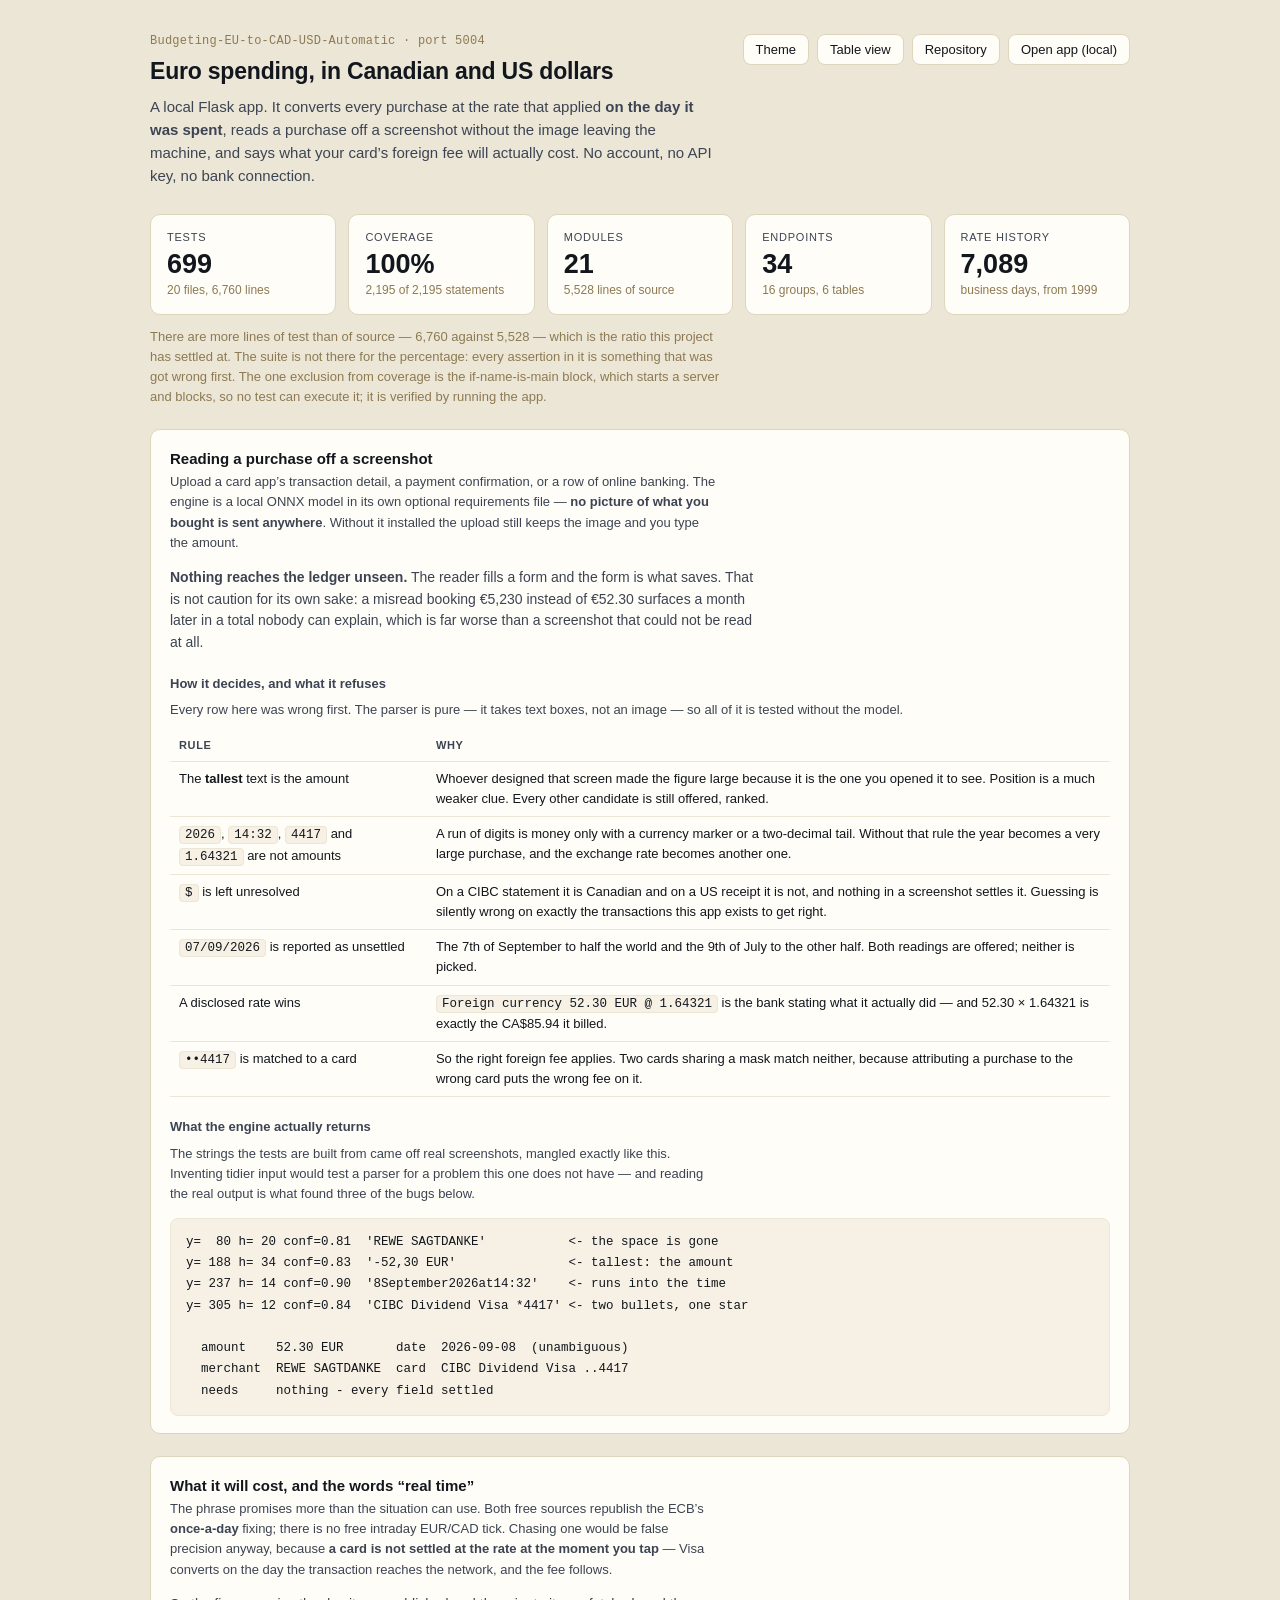
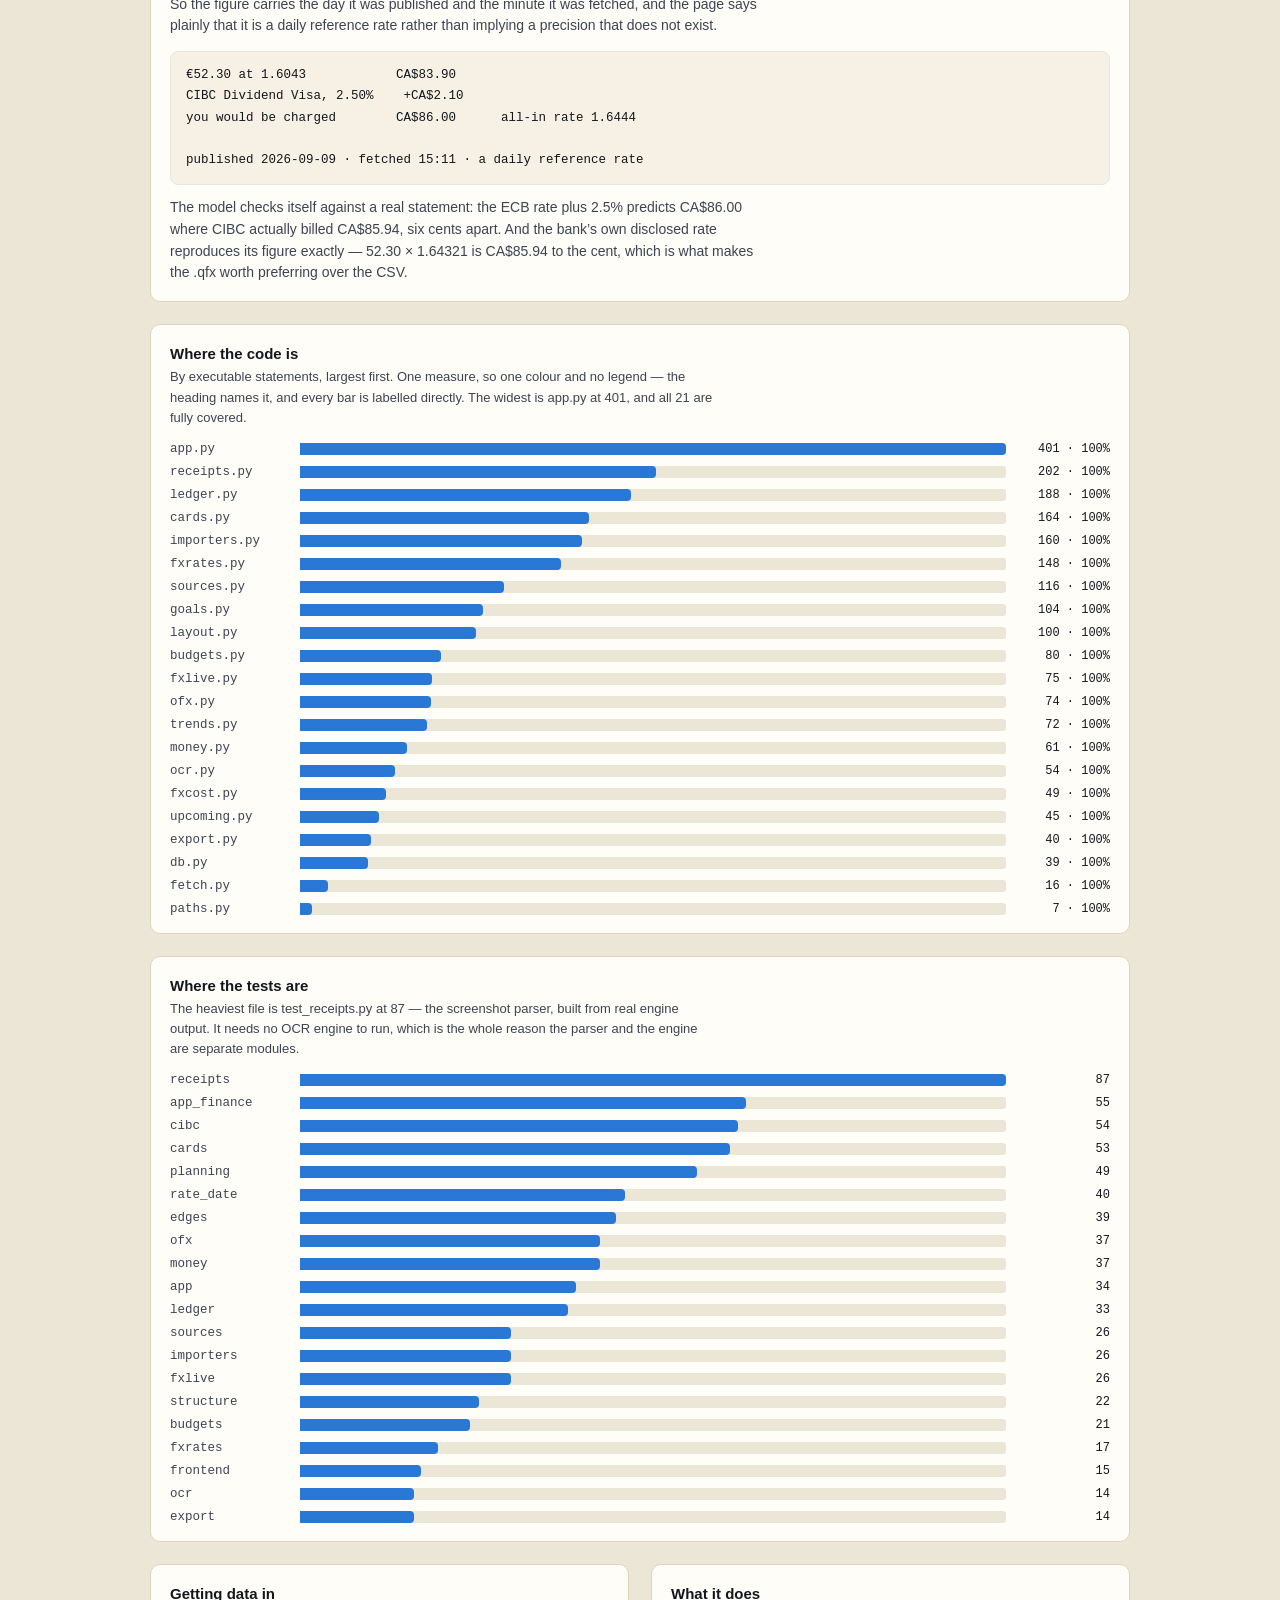
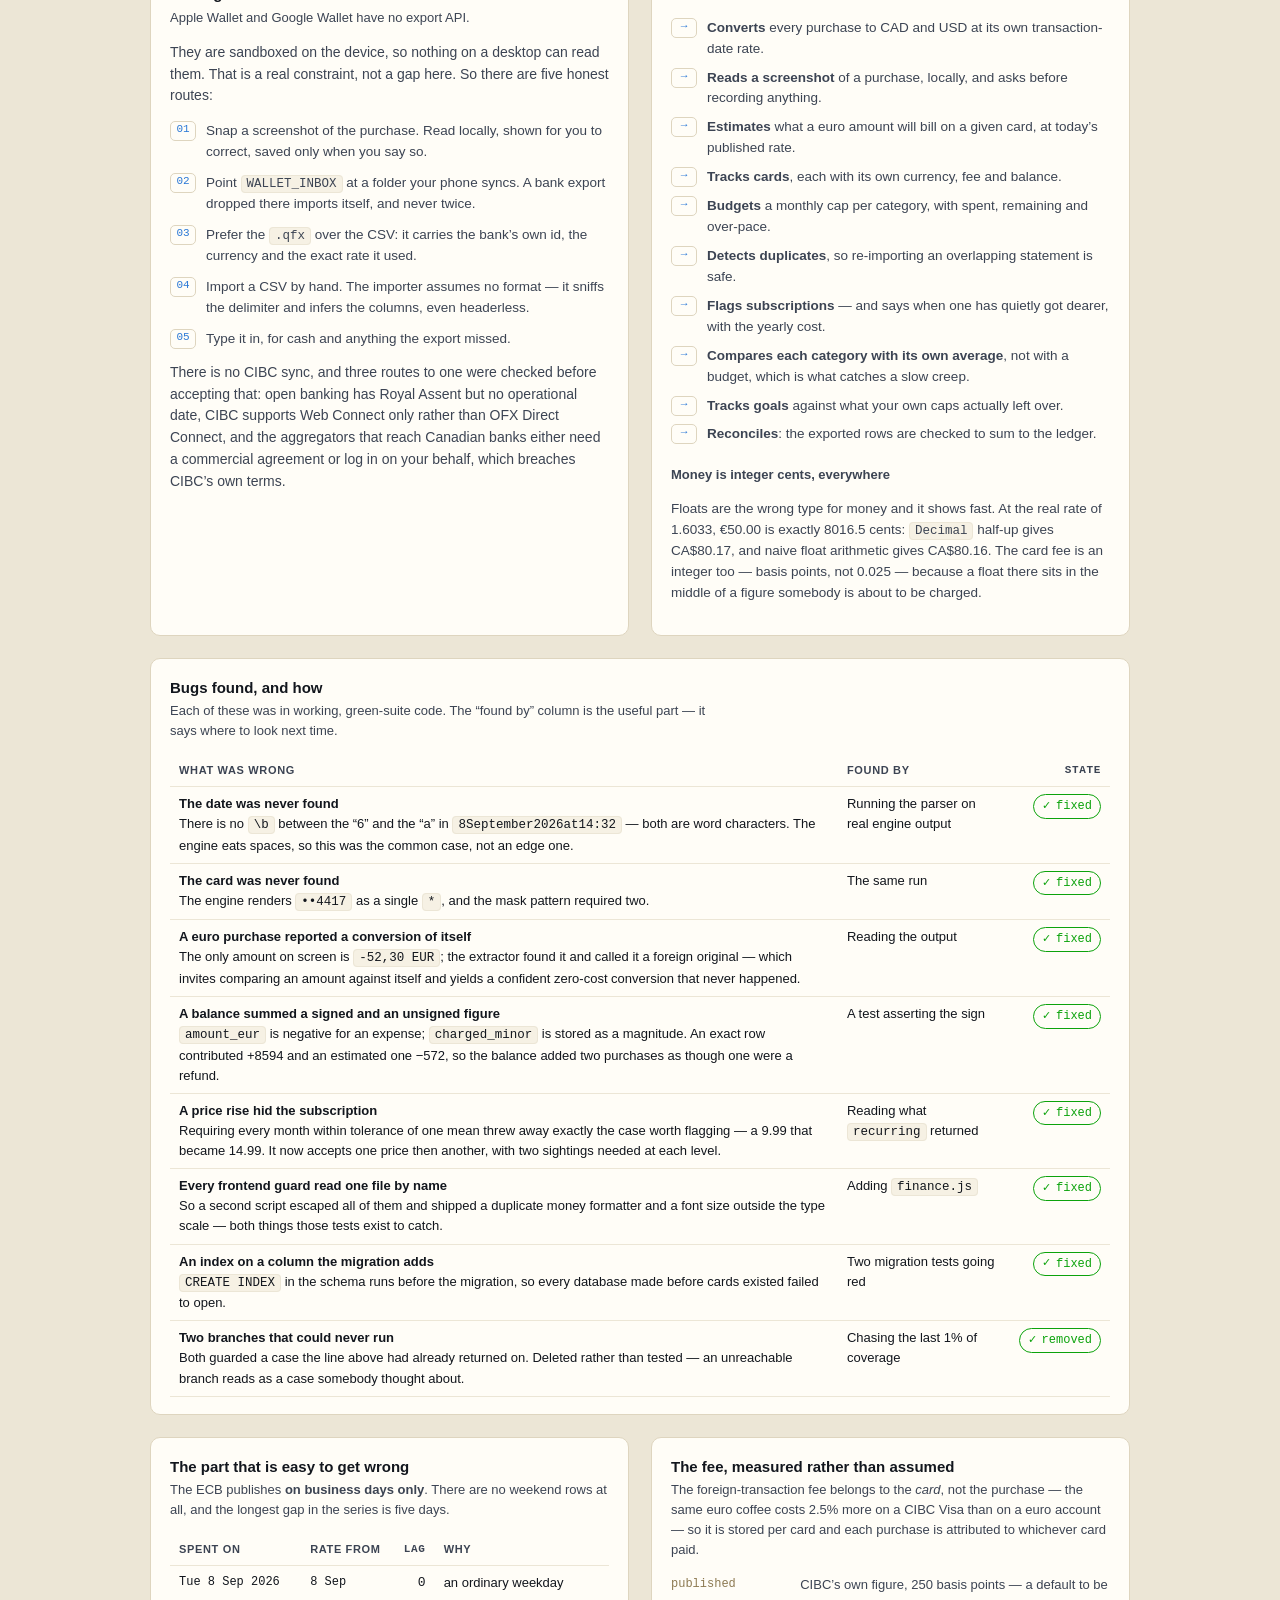
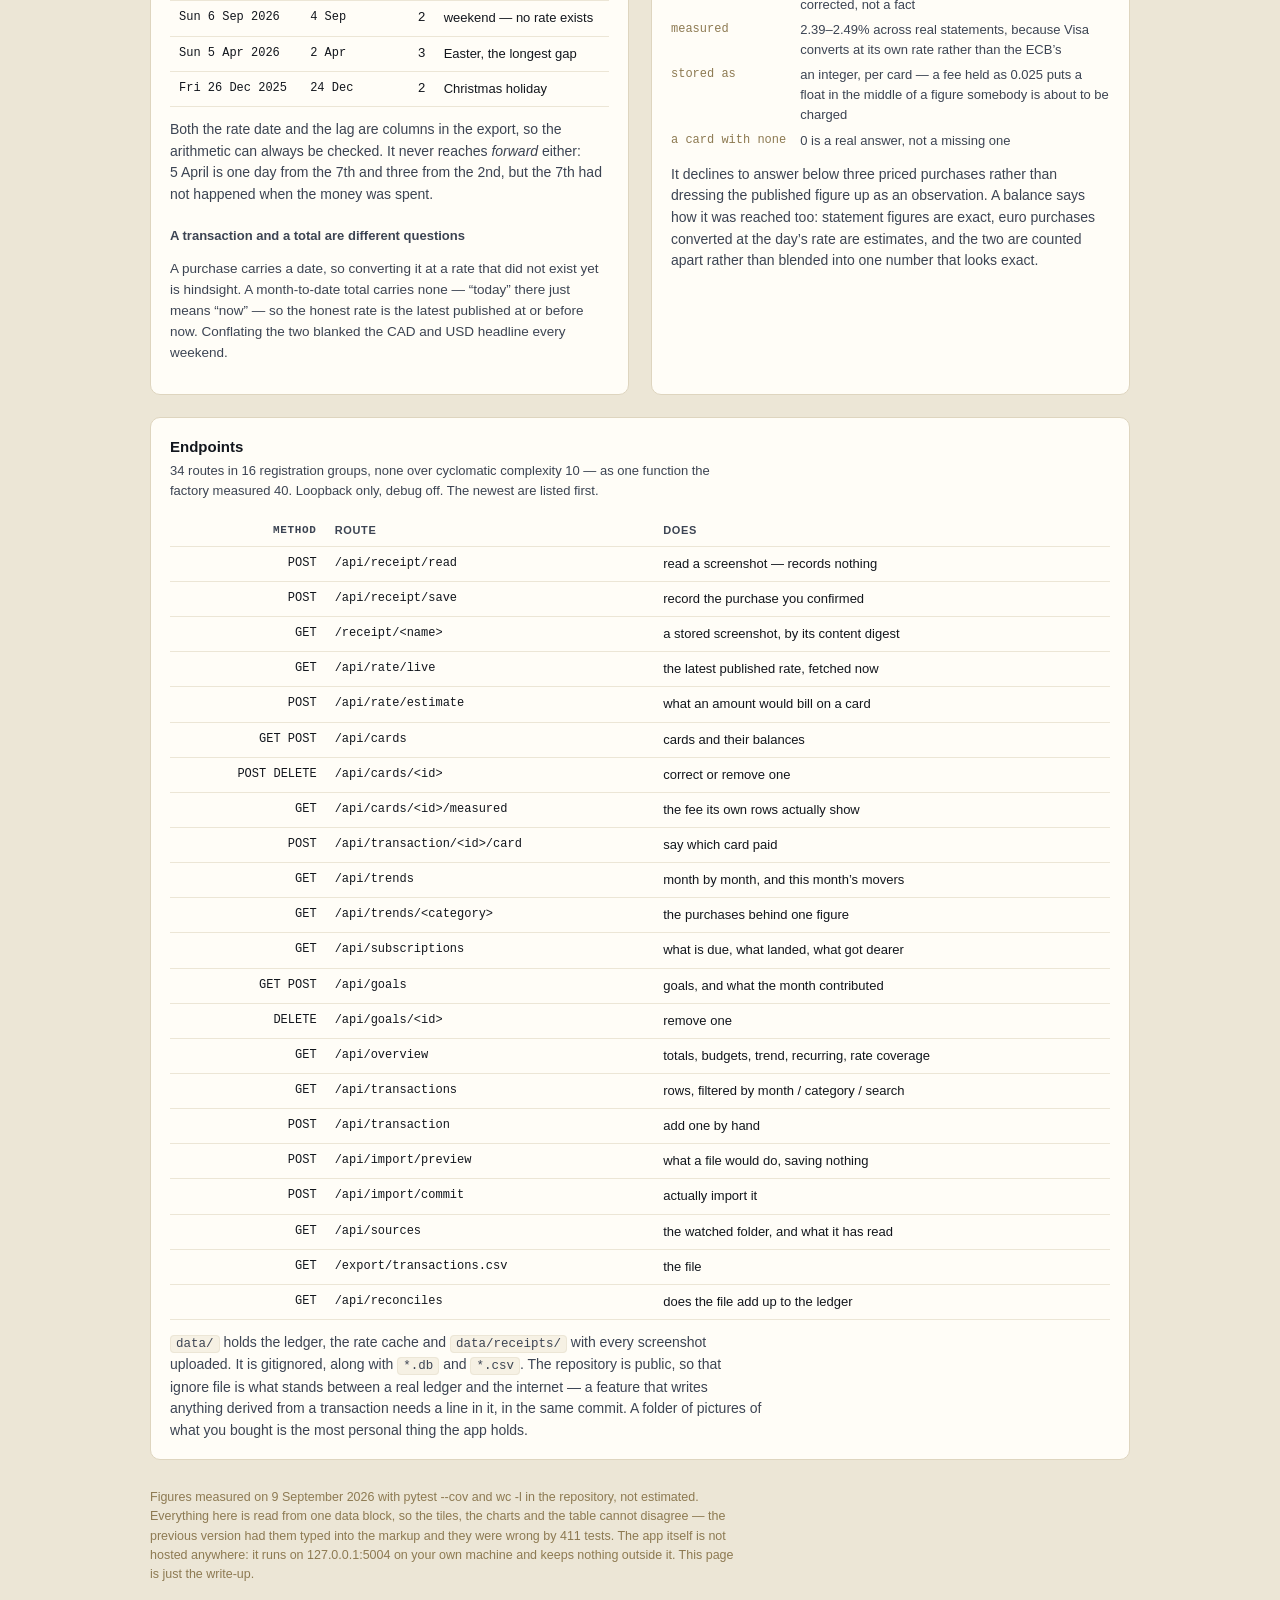
==== docs/index.html @ 0a8c9af7 "Publish the overview as a page docs/index.html on main, which GitHub Pages serves at the repo root w" ====
<!DOCTYPE html>
<html lang="en">
<head>
<meta charset="utf-8">
<meta name="viewport" content="width=device-width, initial-scale=1">
<title>Wallet — euro spending in CAD and USD — overview</title>
<meta name="description" content="A local Flask app that converts euro spending at the rate that applied on the day it was spent, reads a purchase off a screenshot without the image leaving the machine, and measures what a card's foreign transaction fee actually costs.">
<meta property="og:title" content="Wallet — euro spending in Canadian and US dollars">
<meta property="og:description" content="699 tests, 100% coverage. Reads a purchase off a screenshot locally, and never records one unseen.">
<meta property="og:type" content="website">
<style>
/* The warm surface this family of pages uses. The marks on top come from the
 * validated palette and were re-run against *this* surface, because contrast
 * only means anything against the colour the chart actually sits on:
 *
 *   series  #2a78d6  on #fffdf7   all five checks PASS (light)
 *   series  #3987e5  on #1a1a19   all five checks PASS (dark)
 *   good    #0ca30c  3.30:1
 *   warning #fab219  1.80:1  sub-3:1 BY DESIGN -> always icon + label
 *   crit    #d03b3b  4.72:1
 *
 * Run as a categorical set the status colours fail on #fab219, and are meant
 * to: status is not a categorical palette, and amber is legal only with a
 * glyph and a word beside it. Every use of it here has both.
 *
 * Dark is a selected set stepped for the dark surface, not an inversion. */
.viz-root {
  color-scheme: light;
  --plane:     #ece6d6;
  --surface:   #fffdf7;
  --ink:       #12161d;
  --ink-2:     #3c4453;
  --ink-muted: #8d7a52;
  --grid:      #ece6d6;
  --ring:      #ded5bf;
  --code-bg:   #f6f1e4;
  --series:    #2a78d6;
  --track:     #ece6d6;
  --good:      #0ca30c;
  --warning:   #fab219;
  --critical:  #d03b3b;
}
@media (prefers-color-scheme: dark) {
  :root:where(:not([data-theme="light"])) .viz-root {
    color-scheme: dark;
    --plane: #0d0d0d; --surface: #1a1a19;
    --ink: #ffffff; --ink-2: #c3c2b7; --ink-muted: #898781;
    --grid: #2c2c2a; --ring: #383835; --code-bg: #21201e;
    --series: #3987e5; --track: #2c2c2a;
  }
}
:root[data-theme="dark"] .viz-root {
  color-scheme: dark;
  --plane: #0d0d0d; --surface: #1a1a19;
  --ink: #ffffff; --ink-2: #c3c2b7; --ink-muted: #898781;
  --grid: #2c2c2a; --ring: #383835; --code-bg: #21201e;
  --series: #3987e5; --track: #2c2c2a;
}

* { box-sizing: border-box; }
html, body { margin: 0; }
.viz-root {
  --text: -apple-system, BlinkMacSystemFont, "Segoe UI", Helvetica, Arial, sans-serif;
  --mono: ui-monospace, SFMono-Regular, Menlo, monospace;
  padding: 34px 24px 44px;
  font: 15px/1.55 var(--text);
  background: var(--plane); color: var(--ink);
  min-height: 100vh;
}
main { max-width: 980px; margin: 0 auto; }

.crumb {
  margin: 0 0 6px; font: 400 12px var(--mono); color: var(--ink-muted);
  letter-spacing: .02em;
}
h1 { font-size: 23px; margin: 0 0 5px; letter-spacing: -0.2px; }
.lede { color: var(--ink-2); margin: 0; font-size: 15px; max-width: 68ch; }
.head { display: flex; justify-content: space-between; align-items: flex-start; gap: 18px; flex-wrap: wrap; }
.controls { display: flex; gap: 8px; flex-wrap: wrap; }
button, .btn {
  font: 400 13px var(--text); cursor: pointer; text-decoration: none;
  display: inline-block;
  background: var(--surface); color: var(--ink);
  border: 1px solid var(--ring); border-radius: 8px; padding: 7px 12px;
}
button:hover, .btn:hover { border-color: var(--ink-muted); }
button[aria-pressed="true"] { border-color: var(--series); color: var(--series); }

/* ------------------------------------------------------------ stat tiles */
/* A bare stat tile is the one form that ships without a hover layer: there is
 * no plot to interrogate, just the figure and what it counts. */
.tiles { display: grid; grid-template-columns: repeat(auto-fit, minmax(156px, 1fr)); gap: 12px; margin: 26px 0 10px; }
.tile { background: var(--surface); border: 1px solid var(--ring); border-radius: 10px; padding: 14px 16px; }
.tile .k { display: block; color: var(--ink-2); font-size: 11px; text-transform: uppercase; letter-spacing: .07em; }
.tile .v { display: block; margin-top: 3px; font: 600 27px/1.12 var(--text); font-variant-numeric: tabular-nums; }
.tile .n { display: block; margin-top: 2px; color: var(--ink-muted); font-size: 12px; }

.note { color: var(--ink-muted); font-size: 13px; max-width: 80ch; margin: 12px 0 0; }

/* ---------------------------------------------------------------- panels */
.panel { background: var(--surface); border: 1px solid var(--ring); border-radius: 10px; padding: 17px 19px; margin-top: 22px; }
.panel h2 { margin: 0 0 2px; font-size: 15px; }
.panel h3 { margin: 20px 0 6px; font-size: 13px; color: var(--ink-2); }
.panel .sub { margin: 0 0 14px; color: var(--ink-2); font-size: 13px; max-width: 76ch; }
.panel p { font-size: 14px; color: var(--ink-2); max-width: 76ch; }
.split { display: grid; grid-template-columns: repeat(auto-fit, minmax(330px, 1fr)); gap: 22px; }

/* Thin marks on a recessive track, 4px rounding on the data end only so the
 * mark stays anchored flat to the baseline it grows from. */
.bars { display: grid; gap: 9px; }
.bar { display: grid; grid-template-columns: 118px 1fr 92px; gap: 12px; align-items: center; }
.bar .lab { font: 400 12.5px var(--mono); color: var(--ink-2); }
.bar .rail { position: relative; height: 12px; background: var(--track); border-radius: 3px; }
.bar .fill { position: absolute; inset: 0 auto 0 0; background: var(--series); border-radius: 0 4px 4px 0; }
.bar .val { text-align: right; font: 500 12px var(--mono); font-variant-numeric: tabular-nums; color: var(--ink); }
.bar:hover .rail { outline: 2px solid var(--ring); outline-offset: 2px; }

/* ----------------------------------------------------------------- table */
table { width: 100%; border-collapse: collapse; }
caption { text-align: left; color: var(--ink-2); font-size: 13px; padding-bottom: 10px; }
th, td { text-align: left; padding: 7px 9px; border-bottom: 1px solid var(--grid); font-size: 13px; vertical-align: top; }
th { color: var(--ink-2); font-size: 11px; text-transform: uppercase; letter-spacing: .06em; }
td.num, th.num { text-align: right; font-family: var(--mono); font-variant-numeric: tabular-nums; }
td.mono { font-family: var(--mono); font-size: 12px; }
tr.total td { border-bottom: none; font-weight: 600; }
[hidden] { display: none !important; }

code { font-family: var(--mono); font-size: 12.5px; background: var(--code-bg); border: 1px solid var(--grid); border-radius: 4px; padding: 1px 5px; }
pre {
  background: var(--code-bg); border: 1px solid var(--grid); border-radius: 8px;
  padding: 13px 15px; overflow-x: auto;
  font: 12.5px/1.7 var(--mono); color: var(--ink); margin: 12px 0 0;
}

/* Numbered steps, reused from the previous version of this page. */
.flow { list-style: none; margin: 12px 0 0; padding: 0; display: grid; gap: 10px; }
.flow li { display: grid; grid-template-columns: 26px 1fr; gap: 10px; font-size: 13.5px; color: var(--ink-2); }
.step {
  font: 500 11px var(--mono); color: var(--series);
  border: 1px solid var(--ring); border-radius: 5px;
  text-align: center; padding: 1px 0; height: 20px;
}

/* Status. Never colour alone: each carries a glyph and a word, which is what
 * makes the sub-3:1 amber legal. */
.flag { display: inline-flex; align-items: center; gap: 5px; font-size: 12px;
        padding: 2px 8px; border: 1px solid var(--ring); border-radius: 999px;
        white-space: nowrap; }
.flag .g { font-family: var(--mono); font-size: 11px; }
.flag.good { color: var(--good); border-color: var(--good); }
.flag.warn { color: var(--warning); border-color: var(--warning); }
.flag.crit { color: var(--critical); border-color: var(--critical); }

.kv { display: grid; grid-template-columns: auto 1fr; gap: 5px 14px; font-size: 13px; margin-top: 10px; }
.kv dt { color: var(--ink-muted); font-family: var(--mono); font-size: 12px; white-space: nowrap; }
.kv dd { margin: 0; color: var(--ink-2); }

footer { margin-top: 28px; color: var(--ink-muted); font-size: 12.5px; max-width: 84ch; }
</style>
</head>

<body class="viz-root" data-palette="#2a78d6">
<main>

<div class="head">
  <div>
    <p class="crumb">Budgeting-EU-to-CAD-USD-Automatic &middot; port 5004</p>
    <h1>Euro spending, in Canadian and US dollars</h1>
    <p class="lede">
      A local Flask app. It converts every purchase at the rate that applied
      <strong>on the day it was spent</strong>, reads a purchase off a
      screenshot without the image leaving the machine, and says what your
      card&rsquo;s foreign fee will actually cost. No account, no API key, no
      bank connection.
    </p>
  </div>
  <div class="controls">
    <button id="themeBtn" type="button">Theme</button>
    <button id="tableBtn" type="button" aria-pressed="false">Table view</button>
    <a class="btn" href="https://github.com/luke-zhang-cs-py/Budgeting-EU-to-CAD-USD-Automatic">Repository</a>
    <a class="btn" id="localBtn" href="http://127.0.0.1:5004/"
       title="Only works on a machine that is running the app">Open app (local)</a>
  </div>
</div>

<!-- Filled from DATA below. Typed into the markup, these went stale the
     moment a test count moved: this page read 288 tests and 834 statements
     while the suite had 699 and 2,195. -->
<section class="tiles" id="tiles" aria-label="Headline figures"></section>
<p class="note" id="tilesNote"></p>

<!-- ===================================================== the screenshot -->
<section class="panel">
  <h2>Reading a purchase off a screenshot</h2>
  <p class="sub">
    Upload a card app&rsquo;s transaction detail, a payment confirmation, or a
    row of online banking. The engine is a local ONNX model in its own
    optional requirements file &mdash; <strong>no picture of what you bought
    is sent anywhere</strong>. Without it installed the upload still keeps the
    image and you type the amount.
  </p>

  <p>
    <strong>Nothing reaches the ledger unseen.</strong> The reader fills a
    form and the form is what saves. That is not caution for its own sake: a
    misread booking &euro;5,230 instead of &euro;52.30 surfaces a month later
    in a total nobody can explain, which is far worse than a screenshot that
    could not be read at all.
  </p>

  <h3>How it decides, and what it refuses</h3>
  <table>
    <caption>Every row here was wrong first. The parser is pure &mdash; it
      takes text boxes, not an image &mdash; so all of it is tested without
      the model.</caption>
    <thead><tr><th>Rule</th><th>Why</th></tr></thead>
    <tbody id="rulesBody"></tbody>
  </table>

  <h3>What the engine actually returns</h3>
  <p class="sub">
    The strings the tests are built from came off real screenshots, mangled
    exactly like this. Inventing tidier input would test a parser for a
    problem this one does not have &mdash; and reading the real output is
    what found three of the bugs below.
  </p>
  <pre id="ocrSample"></pre>
</section>

<!-- ========================================================== the rate -->
<section class="panel">
  <h2>What it will cost, and the words &ldquo;real time&rdquo;</h2>
  <p class="sub">
    The phrase promises more than the situation can use. Both free sources
    republish the ECB&rsquo;s <strong>once-a-day</strong> fixing; there is no
    free intraday EUR/CAD tick. Chasing one would be false precision anyway,
    because <strong>a card is not settled at the rate at the moment you
    tap</strong> &mdash; Visa converts on the day the transaction reaches the
    network, and the fee follows.
  </p>
  <p>
    So the figure carries the day it was published and the minute it was
    fetched, and the page says plainly that it is a daily reference rate
    rather than implying a precision that does not exist.
  </p>
  <pre id="estimateSample"></pre>
  <p class="note" id="validationNote"></p>
</section>

<!-- ======================================================== the modules -->
<section class="panel" id="modulePanel">
  <h2>Where the code is</h2>
  <p class="sub" id="moduleSub"></p>
  <div class="bars" id="moduleBars"></div>
</section>

<section class="panel" id="testPanel">
  <h2>Where the tests are</h2>
  <p class="sub" id="testSub"></p>
  <div class="bars" id="testBars"></div>
</section>

<section class="panel" id="tablePanel" hidden>
  <h2>The same figures as a table</h2>
  <table>
    <caption>Every module with its size, statements, coverage and
      responsibility.</caption>
    <thead>
      <tr>
        <th scope="col">Module</th><th scope="col" class="num">Lines</th>
        <th scope="col" class="num">Statements</th>
        <th scope="col" class="num">Cover</th>
        <th scope="col">Responsibility</th>
      </tr>
    </thead>
    <tbody id="tableBody"></tbody>
  </table>
</section>

<!-- ======================================================= how it runs -->
<div class="split">
  <section class="panel">
    <h2>Getting data in</h2>
    <p class="sub">Apple Wallet and Google Wallet have no export API.</p>
    <p>
      They are sandboxed on the device, so nothing on a desktop can read them.
      That is a real constraint, not a gap here. So there are five honest
      routes:
    </p>
    <ol class="flow" id="routesIn"></ol>
    <p class="note" id="cibcNote"></p>
  </section>

  <section class="panel">
    <h2>What it does</h2>
    <ul class="flow" id="doesList" style="gap:8px"></ul>
    <h3>Money is integer cents, everywhere</h3>
    <p style="font-size:13.5px">
      Floats are the wrong type for money and it shows fast. At the real rate
      of 1.6033, &euro;50.00 is exactly 8016.5 cents: <code>Decimal</code>
      half-up gives CA$80.17, and naive float arithmetic gives CA$80.16. The
      card fee is an integer too &mdash; basis points, not 0.025 &mdash;
      because a float there sits in the middle of a figure somebody is about
      to be charged.
    </p>
  </section>
</div>

<!-- ============================================================= bugs -->
<section class="panel">
  <h2>Bugs found, and how</h2>
  <p class="sub">
    Each of these was in working, green-suite code. The &ldquo;found by&rdquo;
    column is the useful part &mdash; it says where to look next time.
  </p>
  <table>
    <thead><tr><th>What was wrong</th><th>Found by</th><th class="num">State</th></tr></thead>
    <tbody id="bugBody"></tbody>
  </table>
</section>

<div class="split">
  <section class="panel">
    <h2>The part that is easy to get wrong</h2>
    <p class="sub">
      The ECB publishes <strong>on business days only</strong>. There are no
      weekend rows at all, and the longest gap in the series is five days.
    </p>
    <table>
      <thead><tr><th>Spent on</th><th>Rate from</th><th class="num">Lag</th><th>Why</th></tr></thead>
      <tbody id="gapBody"></tbody>
    </table>
    <p class="note">
      Both the rate date and the lag are columns in the export, so the
      arithmetic can always be checked. It never reaches <em>forward</em>
      either: 5&nbsp;April is one day from the 7th and three from the 2nd, but
      the 7th had not happened when the money was spent.
    </p>
    <h3>A transaction and a total are different questions</h3>
    <p style="font-size:13.5px">
      A purchase carries a date, so converting it at a rate that did not exist
      yet is hindsight. A month-to-date total carries none &mdash;
      &ldquo;today&rdquo; there just means &ldquo;now&rdquo; &mdash; so the
      honest rate is the latest published at or before now. Conflating the two
      blanked the CAD and USD headline every weekend.
    </p>
  </section>

  <section class="panel">
    <h2>The fee, measured rather than assumed</h2>
    <p class="sub">
      The foreign-transaction fee belongs to the <em>card</em>, not the
      purchase &mdash; the same euro coffee costs 2.5% more on a CIBC Visa
      than on a euro account &mdash; so it is stored per card and each
      purchase is attributed to whichever card paid.
    </p>
    <dl class="kv" id="feeKv"></dl>
    <p class="note">
      It declines to answer below three priced purchases rather than dressing
      the published figure up as an observation. A balance says how it was
      reached too: statement figures are exact, euro purchases converted at
      the day&rsquo;s rate are estimates, and the two are counted apart rather
      than blended into one number that looks exact.
    </p>
  </section>
</div>

<!-- ======================================================== endpoints -->
<section class="panel">
  <h2>Endpoints</h2>
  <p class="sub" id="routeSub"></p>
  <table>
    <thead><tr><th class="num">Method</th><th>Route</th><th>Does</th></tr></thead>
    <tbody id="routeBody"></tbody>
  </table>
  <p class="note">
    <code>data/</code> holds the ledger, the rate cache and
    <code>data/receipts/</code> with every screenshot uploaded. It is
    gitignored, along with <code>*.db</code> and <code>*.csv</code>. The
    repository is public, so that ignore file is what stands between a real
    ledger and the internet &mdash; a feature that writes anything derived
    from a transaction needs a line in it, in the same commit. A folder of
    pictures of what you bought is the most personal thing the app holds.
  </p>
</section>

<footer>
  <p id="footNote"></p>
</footer>

</main>

<script>
'use strict';

/* Every number on this page is read from here, so the tiles, the charts and
 * the table cannot drift apart. The previous version had its headline figures
 * typed into the markup, and by the time anybody looked they were wrong by
 * 411 tests and 1,361 statements.
 *
 * Measured 9 September 2026 with `pytest -q --cov=. --cov-report=term` and
 * `wc -l` in the repository. Not estimated. */

var MODULES = [
  { name: 'app.py',       lines: 804, stmts: 401, missed: 0, does: 'the web front end; 34 routes in 16 small groups' },
  { name: 'receipts.py',  lines: 482, stmts: 202, missed: 0, does: 'turns OCR text boxes into a purchase — pure, no engine' },
  { name: 'ledger.py',    lines: 469, stmts: 188, missed: 0, does: 'transactions, the duplicate rule, recurring detection' },
  { name: 'cards.py',     lines: 406, stmts: 164, missed: 0, does: 'cards, their fees in basis points, and their balances' },
  { name: 'importers.py', lines: 374, stmts: 160, missed: 0, does: 'reads a statement in whatever shape it arrives' },
  { name: 'fxrates.py',   lines: 300, stmts: 148, missed: 0, does: 'ECB history, cached; the business-day lookback' },
  { name: 'sources.py',   lines: 270, stmts: 116, missed: 0, does: 'the watched folder, and what it has already read' },
  { name: 'layout.py',    lines: 266, stmts: 100, missed: 0, does: 'works out which column of a CSV is which' },
  { name: 'db.py',        lines: 249, stmts:  39, missed: 0, does: 'six tables, and the additive migration' },
  { name: 'goals.py',     lines: 235, stmts: 104, missed: 0, does: 'goals, derived from what the caps left over' },
  { name: 'ofx.py',       lines: 212, stmts:  74, missed: 0, does: 'OFX/QFX, both dialects — the bank’s own rate' },
  { name: 'budgets.py',   lines: 210, stmts:  80, missed: 0, does: 'a monthly cap per category, and pace against it' },
  { name: 'trends.py',    lines: 201, stmts:  72, missed: 0, does: 'each category against its own average, with drilldown' },
  { name: 'fxcost.py',    lines: 176, stmts:  49, missed: 0, does: 'what a conversion cost, and what the next will cost' },
  { name: 'fxlive.py',    lines: 173, stmts:  75, missed: 0, does: 'the latest published rate, fetched on demand' },
  { name: 'money.py',     lines: 166, stmts:  61, missed: 0, does: 'integer cents; the one parser and the one formatter' },
  { name: 'upcoming.py',  lines: 160, stmts:  45, missed: 0, does: 'subscriptions: due, landed, lapsed, and price rises' },
  { name: 'ocr.py',       lines: 152, stmts:  54, missed: 0, does: 'image to text boxes; the optional engine sits behind it' },
  { name: 'export.py',    lines: 133, stmts:  40, missed: 0, does: 'the CSV, and whether it adds up to the ledger' },
  { name: 'fetch.py',     lines:  52, stmts:  16, missed: 0, does: 'one way to get bytes: urllib, then curl' },
  { name: 'paths.py',     lines:  38, stmts:   7, missed: 0, does: 'where the data lives — one decision, one place' }
];

var TESTS = [
  { file: 'test_receipts.py',    n: 87, of: 'the screenshot parser, built from real engine output' },
  { file: 'test_app_finance.py', n: 55, of: 'routes for screenshots, rates, cards and planning' },
  { file: 'test_cibc.py',        n: 54, of: 'the headerless CIBC exports, all three layouts' },
  { file: 'test_cards.py',       n: 53, of: 'fees, balances, and the exact-vs-estimated split' },
  { file: 'test_planning.py',    n: 49, of: 'trends, subscriptions and goals' },
  { file: 'test_rate_date.py',   n: 40, of: 'weekends, Easter, Christmas, and the lookback' },
  { file: 'test_edges.py',       n: 39, of: 'the network ladder and malformed rate files' },
  { file: 'test_ofx.py',         n: 37, of: 'both OFX dialects and the disclosed rate' },
  { file: 'test_money.py',       n: 37, of: 'both decimal conventions, and never a silent zero' },
  { file: 'test_app.py',         n: 34, of: 'the original HTTP surface' },
  { file: 'test_ledger.py',      n: 33, of: 'the duplicate rule and recurring detection' },
  { file: 'test_sources.py',     n: 26, of: 'the watched folder, and never importing twice' },
  { file: 'test_importers.py',   n: 26, of: 'statements in whatever shape they arrive' },
  { file: 'test_fxlive.py',      n: 26, of: 'two rate sources, and refusing an implausible one' },
  { file: 'test_structure.py',   n: 22, of: 'the smells, guarded structurally' },
  { file: 'test_budgets.py',     n: 21, of: 'caps, pace and the month boundary' },
  { file: 'test_fxrates.py',     n: 17, of: 'the ECB history and its cache' },
  { file: 'test_frontend.py',    n: 15, of: 'escaping, the type scale, one money formatter' },
  { file: 'test_ocr.py',         n: 14, of: 'the engine wrapper, and life without it' },
  { file: 'test_export.py',      n: 14, of: 'the file, and whether it reconciles' }
];

/* Authored prose with intentional markup, kept out of esc() deliberately --
 * see drawRules and drawBugs, which say so. Nothing here comes from a user. */
var RULES = [
  ['The <b>tallest</b> text is the amount',
   'Whoever designed that screen made the figure large because it is the one you opened it to see. Position is a much weaker clue. Every other candidate is still offered, ranked.'],
  ['<code>2026</code>, <code>14:32</code>, <code>4417</code> and <code>1.64321</code> are not amounts',
   'A run of digits is money only with a currency marker or a two-decimal tail. Without that rule the year becomes a very large purchase, and the exchange rate becomes another one.'],
  ['<code>$</code> is left unresolved',
   'On a CIBC statement it is Canadian and on a US receipt it is not, and nothing in a screenshot settles it. Guessing is silently wrong on exactly the transactions this app exists to get right.'],
  ['<code>07/09/2026</code> is reported as unsettled',
   'The 7th of September to half the world and the 9th of July to the other half. Both readings are offered; neither is picked.'],
  ['A disclosed rate wins',
   '<code>Foreign currency 52.30 EUR @ 1.64321</code> is the bank stating what it actually did &mdash; and 52.30 &times; 1.64321 is exactly the CA$85.94 it billed.'],
  ['<code>&bull;&bull;4417</code> is matched to a card',
   'So the right foreign fee applies. Two cards sharing a mask match neither, because attributing a purchase to the wrong card puts the wrong fee on it.']
];

var BUGS = [
  ['The date was never found',
   'There is no <code>\\b</code> between the &ldquo;6&rdquo; and the &ldquo;a&rdquo; in <code>8September2026at14:32</code> &mdash; both are word characters. The engine eats spaces, so this was the common case, not an edge one.',
   'Running the parser on real engine output', 'fixed'],
  ['The card was never found',
   'The engine renders <code>&bull;&bull;4417</code> as a single <code>*</code>, and the mask pattern required two.',
   'The same run', 'fixed'],
  ['A euro purchase reported a conversion of itself',
   'The only amount on screen is <code>-52,30 EUR</code>; the extractor found it and called it a foreign original &mdash; which invites comparing an amount against itself and yields a confident zero-cost conversion that never happened.',
   'Reading the output', 'fixed'],
  ['A balance summed a signed and an unsigned figure',
   '<code>amount_eur</code> is negative for an expense; <code>charged_minor</code> is stored as a magnitude. An exact row contributed +8594 and an estimated one &minus;572, so the balance added two purchases as though one were a refund.',
   'A test asserting the sign', 'fixed'],
  ['A price rise hid the subscription',
   'Requiring every month within tolerance of one mean threw away exactly the case worth flagging &mdash; a 9.99 that became 14.99. It now accepts one price then another, with two sightings needed at each level.',
   'Reading what <code>recurring</code> returned', 'fixed'],
  ['Every frontend guard read one file by name',
   'So a second script escaped all of them and shipped a duplicate money formatter and a font size outside the type scale &mdash; both things those tests exist to catch.',
   'Adding <code>finance.js</code>', 'fixed'],
  ['An index on a column the migration adds',
   '<code>CREATE INDEX</code> in the schema runs before the migration, so every database made before cards existed failed to open.',
   'Two migration tests going red', 'fixed'],
  ['Two branches that could never run',
   'Both guarded a case the line above had already returned on. Deleted rather than tested &mdash; an unreachable branch reads as a case somebody thought about.',
   'Chasing the last 1% of coverage', 'removed']
];

var GAPS = [
  ['Tue 8 Sep 2026', '8 Sep', 0, 'an ordinary weekday'],
  ['Sun 6 Sep 2026', '4 Sep', 2, 'weekend — no rate exists'],
  ['Sun 5 Apr 2026', '2 Apr', 3, 'Easter, the longest gap'],
  ['Fri 26 Dec 2025', '24 Dec', 2, 'Christmas holiday']
];

var ROUTES_IN = [
  'Snap a screenshot of the purchase. Read locally, shown for you to correct, saved only when you say so.',
  'Point <code>WALLET_INBOX</code> at a folder your phone syncs. A bank export dropped there imports itself, and never twice.',
  'Prefer the <code>.qfx</code> over the CSV: it carries the bank&rsquo;s own id, the currency and the exact rate it used.',
  'Import a CSV by hand. The importer assumes no format &mdash; it sniffs the delimiter and infers the columns, even headerless.',
  'Type it in, for cash and anything the export missed.'
];

var DOES = [
  '<strong>Converts</strong> every purchase to CAD and USD at its own transaction-date rate.',
  '<strong>Reads a screenshot</strong> of a purchase, locally, and asks before recording anything.',
  '<strong>Estimates</strong> what a euro amount will bill on a given card, at today&rsquo;s published rate.',
  '<strong>Tracks cards</strong>, each with its own currency, fee and balance.',
  '<strong>Budgets</strong> a monthly cap per category, with spent, remaining and over-pace.',
  '<strong>Detects duplicates</strong>, so re-importing an overlapping statement is safe.',
  '<strong>Flags subscriptions</strong> &mdash; and says when one has quietly got dearer, with the yearly cost.',
  '<strong>Compares each category with its own average</strong>, not with a budget, which is what catches a slow creep.',
  '<strong>Tracks goals</strong> against what your own caps actually left over.',
  '<strong>Reconciles</strong>: the exported rows are checked to sum to the ledger.'
];

var ROUTES = [
  ['POST', '/api/receipt/read', 'read a screenshot — records nothing'],
  ['POST', '/api/receipt/save', 'record the purchase you confirmed'],
  ['GET', '/receipt/&lt;name&gt;', 'a stored screenshot, by its content digest'],
  ['GET', '/api/rate/live', 'the latest published rate, fetched now'],
  ['POST', '/api/rate/estimate', 'what an amount would bill on a card'],
  ['GET POST', '/api/cards', 'cards and their balances'],
  ['POST DELETE', '/api/cards/&lt;id&gt;', 'correct or remove one'],
  ['GET', '/api/cards/&lt;id&gt;/measured', 'the fee its own rows actually show'],
  ['POST', '/api/transaction/&lt;id&gt;/card', 'say which card paid'],
  ['GET', '/api/trends', 'month by month, and this month’s movers'],
  ['GET', '/api/trends/&lt;category&gt;', 'the purchases behind one figure'],
  ['GET', '/api/subscriptions', 'what is due, what landed, what got dearer'],
  ['GET POST', '/api/goals', 'goals, and what the month contributed'],
  ['DELETE', '/api/goals/&lt;id&gt;', 'remove one'],
  ['GET', '/api/overview', 'totals, budgets, trend, recurring, rate coverage'],
  ['GET', '/api/transactions', 'rows, filtered by month / category / search'],
  ['POST', '/api/transaction', 'add one by hand'],
  ['POST', '/api/import/preview', 'what a file would do, saving nothing'],
  ['POST', '/api/import/commit', 'actually import it'],
  ['GET', '/api/sources', 'the watched folder, and what it has read'],
  ['GET', '/export/transactions.csv', 'the file'],
  ['GET', '/api/reconciles', 'does the file add up to the ledger']
];

var FEE = [
  ['published', 'CIBC’s own figure, 250 basis points — a default to be corrected, not a fact'],
  ['measured', '2.39–2.49% across real statements, because Visa converts at its own rate rather than the ECB’s'],
  ['stored as', 'an integer, per card — a fee held as 0.025 puts a float in the middle of a figure somebody is about to be charged'],
  ['a card with none', '0 is a real answer, not a missing one']
];

var RATE_HISTORY_DAYS = 7089;
var TABLES = 6;
var ROUTE_COUNT = 34;
var ROUTE_GROUPS = 16;
var TEST_LINES = 6760;

/* ------------------------------------------------------------- helpers */

function esc(s) {
  return String(s).replace(/[&<>"]/g, function (c) {
    return { '&': '&amp;', '<': '&lt;', '>': '&gt;', '"': '&quot;' }[c];
  });
}
function el(id) { return document.getElementById(id); }
function covered(m) { return m.stmts - m.missed; }
function coverage(m) { return Math.round(100 * covered(m) / m.stmts); }
function sum(list, field) {
  return list.reduce(function (n, item) { return n + field(item); }, 0);
}

var STMTS = sum(MODULES, function (m) { return m.stmts; });
var COVERED = sum(MODULES, covered);
var LINES = sum(MODULES, function (m) { return m.lines; });
var TEST_COUNT = sum(TESTS, function (t) { return t.n; });

/* ---------------------------------------------------------------- tiles */

function drawTiles() {
  var tiles = [
    ['Tests', TEST_COUNT.toLocaleString(),
     TESTS.length + ' files, ' + TEST_LINES.toLocaleString() + ' lines'],
    ['Coverage', Math.round(100 * COVERED / STMTS) + '%',
     COVERED.toLocaleString() + ' of ' + STMTS.toLocaleString() + ' statements'],
    ['Modules', MODULES.length,
     LINES.toLocaleString() + ' lines of source'],
    ['Endpoints', ROUTE_COUNT,
     ROUTE_GROUPS + ' groups, ' + TABLES + ' tables'],
    ['Rate history', RATE_HISTORY_DAYS.toLocaleString(),
     'business days, from 1999']
  ];
  el('tiles').innerHTML = tiles.map(function (t) {
    return '<div class="tile"><span class="k">' + esc(t[0]) +
      '</span><strong class="v">' + esc(t[1]) + '</strong>' +
      '<span class="n">' + esc(t[2]) + '</span></div>';
  }).join('');

  el('tilesNote').textContent =
    'There are more lines of test than of source — ' +
    TEST_LINES.toLocaleString() + ' against ' + LINES.toLocaleString() +
    ' — which is the ratio this project has settled at. The suite is not ' +
    'there for the percentage: every assertion in it is something that was ' +
    'got wrong first. The one exclusion from coverage is the ' +
    'if-name-is-main block, which starts a server and blocks, so no test can ' +
    'execute it; it is verified by running the app.';
}

/* --------------------------------------------------------------- charts */

function drawBars(id, rows, label, value, size, peak) {
  el(id).innerHTML = rows.map(function (row) {
    var width = (size(row) / peak * 100).toFixed(1);
    return '<div class="bar" title="' + esc(label(row) + ' — ' + value(row)) +
      '"><span class="lab">' + esc(label(row)) + '</span>' +
      '<span class="rail"><span class="fill" style="width:' + width +
      '%"></span></span>' +
      '<span class="val">' + esc(value(row)) + '</span></div>';
  }).join('');
}

/* Sorted here rather than relied on in the array. The caption says "largest
 * first" and the array happened to be in line-count order, so db.py (39
 * statements) sat above goals.py (104) under a caption saying it would not. */
function byStatements() {
  return MODULES.slice().sort(function (a, b) { return b.stmts - a.stmts; });
}

function drawModules() {
  var rows = byStatements();
  var peak = rows[0].stmts;
  el('moduleSub').textContent =
    'By executable statements, largest first. One measure, so one colour and ' +
    'no legend — the heading names it, and every bar is labelled directly. ' +
    'The widest is ' + rows[0].name + ' at ' + rows[0].stmts +
    ', and all ' + MODULES.length + ' are fully covered.';
  drawBars('moduleBars', rows,
           function (m) { return m.name; },
           function (m) { return m.stmts + ' · ' + coverage(m) + '%'; },
           function (m) { return m.stmts; }, peak);
}

function drawTests() {
  var peak = Math.max.apply(null, TESTS.map(function (t) { return t.n; }));
  var most = TESTS.reduce(function (a, b) { return b.n > a.n ? b : a; });
  el('testSub').textContent =
    'The heaviest file is ' + most.file + ' at ' + most.n + ' — ' + most.of +
    '. It needs no OCR engine to run, which is the whole reason the parser ' +
    'and the engine are separate modules.';
  drawBars('testBars', TESTS,
           function (t) { return t.file.replace('test_', '').replace('.py', ''); },
           function (t) { return String(t.n); },
           function (t) { return t.n; }, peak);
}

/* --------------------------------------------------------------- tables */

function drawTable() {
  /* Same order as the chart, so the two views of one dataset agree. */
  var rows = byStatements().map(function (m) {
    return '<tr><td class="mono">' + esc(m.name) + '</td>' +
      '<td class="num">' + m.lines + '</td>' +
      '<td class="num">' + m.stmts + '</td>' +
      '<td class="num">' + coverage(m) + '%</td>' +
      '<td>' + esc(m.does) + '</td></tr>';
  }).join('');
  el('tableBody').innerHTML = rows +
    '<tr class="total"><td>Total</td><td class="num">' +
    LINES.toLocaleString() + '</td><td class="num">' +
    STMTS.toLocaleString() + '</td><td class="num">' +
    Math.round(100 * COVERED / STMTS) + '%</td><td>&mdash;</td></tr>';
}

/* RULES, BUGS, ROUTES_IN and DOES are authored in this file and carry
 * intentional markup, so they are written through rather than escaped. No
 * value in any of them comes from a database, a bank file or a person. */
function drawRules() {
  el('rulesBody').innerHTML = RULES.map(function (r) {
    return '<tr><td>' + r[0] + '</td><td>' + r[1] + '</td></tr>';
  }).join('');
}

function drawBugs() {
  var flags = { fixed: ['good', '✓', 'fixed'],
                removed: ['good', '✓', 'removed'] };
  el('bugBody').innerHTML = BUGS.map(function (b) {
    var f = flags[b[3]];
    return '<tr><td><b>' + b[0] + '</b><br>' + b[1] + '</td>' +
      '<td>' + b[2] + '</td>' +
      '<td class="num"><span class="flag ' + f[0] + '"><span class="g">' +
      f[1] + '</span>' + esc(f[2]) + '</span></td></tr>';
  }).join('');
}

function drawGaps() {
  el('gapBody').innerHTML = GAPS.map(function (g) {
    return '<tr><td class="mono">' + esc(g[0]) + '</td>' +
      '<td class="mono">' + esc(g[1]) + '</td>' +
      '<td class="num">' + g[2] + '</td><td>' + esc(g[3]) + '</td></tr>';
  }).join('');
}

function drawFee() {
  el('feeKv').innerHTML = FEE.map(function (f) {
    return '<dt>' + esc(f[0]) + '</dt><dd>' + esc(f[1]) + '</dd>';
  }).join('');
}

function drawRoutesIn() {
  el('routesIn').innerHTML = ROUTES_IN.map(function (text, index) {
    var n = index + 1;
    return '<li><span class="step">' + (n < 10 ? '0' + n : n) +
      '</span><span>' + text + '</span></li>';
  }).join('');
  el('cibcNote').textContent =
    'There is no CIBC sync, and three routes to one were checked before ' +
    'accepting that: open banking has Royal Assent but no operational date, ' +
    'CIBC supports Web Connect only rather than OFX Direct Connect, and the ' +
    'aggregators that reach Canadian banks either need a commercial ' +
    'agreement or log in on your behalf, which breaches CIBC’s own terms.';
}

function drawDoes() {
  el('doesList').innerHTML = DOES.map(function (text) {
    return '<li><span class="step">&rarr;</span><span>' + text +
      '</span></li>';
  }).join('');
}

function drawRoutes() {
  el('routeSub').textContent =
    ROUTE_COUNT + ' routes in ' + ROUTE_GROUPS + ' registration groups, none ' +
    'over cyclomatic complexity 10 — as one function the factory measured 40. ' +
    'Loopback only, debug off. The newest are listed first.';
  el('routeBody').innerHTML = ROUTES.map(function (r) {
    return '<tr><td class="num mono">' + esc(r[0]) + '</td>' +
      '<td class="mono">' + r[1] + '</td><td>' + esc(r[2]) + '</td></tr>';
  }).join('');
}

function drawSamples() {
  el('ocrSample').textContent = [
    "y=  80 h= 20 conf=0.81  'REWE SAGTDANKE'           <- the space is gone",
    "y= 188 h= 34 conf=0.83  '-52,30 EUR'               <- tallest: the amount",
    "y= 237 h= 14 conf=0.90  '8September2026at14:32'    <- runs into the time",
    "y= 305 h= 12 conf=0.84  'CIBC Dividend Visa *4417' <- two bullets, one star",
    "",
    "  amount    52.30 EUR       date  2026-09-08  (unambiguous)",
    "  merchant  REWE SAGTDANKE  card  CIBC Dividend Visa ..4417",
    "  needs     nothing - every field settled"
  ].join('\n');

  el('estimateSample').textContent = [
    "€52.30 at 1.6043            CA$83.90",
    "CIBC Dividend Visa, 2.50%    +CA$2.10",
    "you would be charged        CA$86.00      all-in rate 1.6444",
    "",
    "published 2026-09-09 · fetched 15:11 · a daily reference rate"
  ].join('\n');

  el('validationNote').textContent =
    'The model checks itself against a real statement: the ECB rate plus ' +
    '2.5% predicts CA$86.00 where CIBC actually billed CA$85.94, six cents ' +
    'apart. And the bank’s own disclosed rate reproduces its figure exactly ' +
    '— 52.30 × 1.64321 is CA$85.94 to the cent, which is what makes the ' +
    '.qfx worth preferring over the CSV.';
}

/* -------------------------------------------------------------- controls */

el('themeBtn').addEventListener('click', function () {
  var set = document.documentElement.getAttribute('data-theme');
  var dark = set ? set === 'dark'
    : window.matchMedia('(prefers-color-scheme: dark)').matches;
  document.documentElement.setAttribute('data-theme', dark ? 'light' : 'dark');
});

el('tableBtn').addEventListener('click', function () {
  var showTable = el('tablePanel').hidden;
  el('tablePanel').hidden = !showTable;
  el('modulePanel').hidden = showTable;
  el('testPanel').hidden = showTable;
  this.setAttribute('aria-pressed', String(showTable));
  this.textContent = showTable ? 'Chart view' : 'Table view';
});

el('footNote').textContent =
  'Figures measured on 9 September 2026 with pytest --cov and wc -l in the ' +
  'repository, not estimated. Everything here is read from one data block, ' +
  'so the tiles, the charts and the table cannot disagree — the previous ' +
  'version had them typed into the markup and they were wrong by 411 tests. ' +
  'The app itself is not hosted anywhere: it runs on 127.0.0.1:5004 on ' +
  'your own machine and keeps nothing outside it. This page is just the ' +
  'write-up.';

drawTiles();
drawModules();
drawTests();
drawTable();
drawRules();
drawBugs();
drawGaps();
drawFee();
drawRoutesIn();
drawDoes();
drawRoutes();
drawSamples();
</script>
</body>
</html>
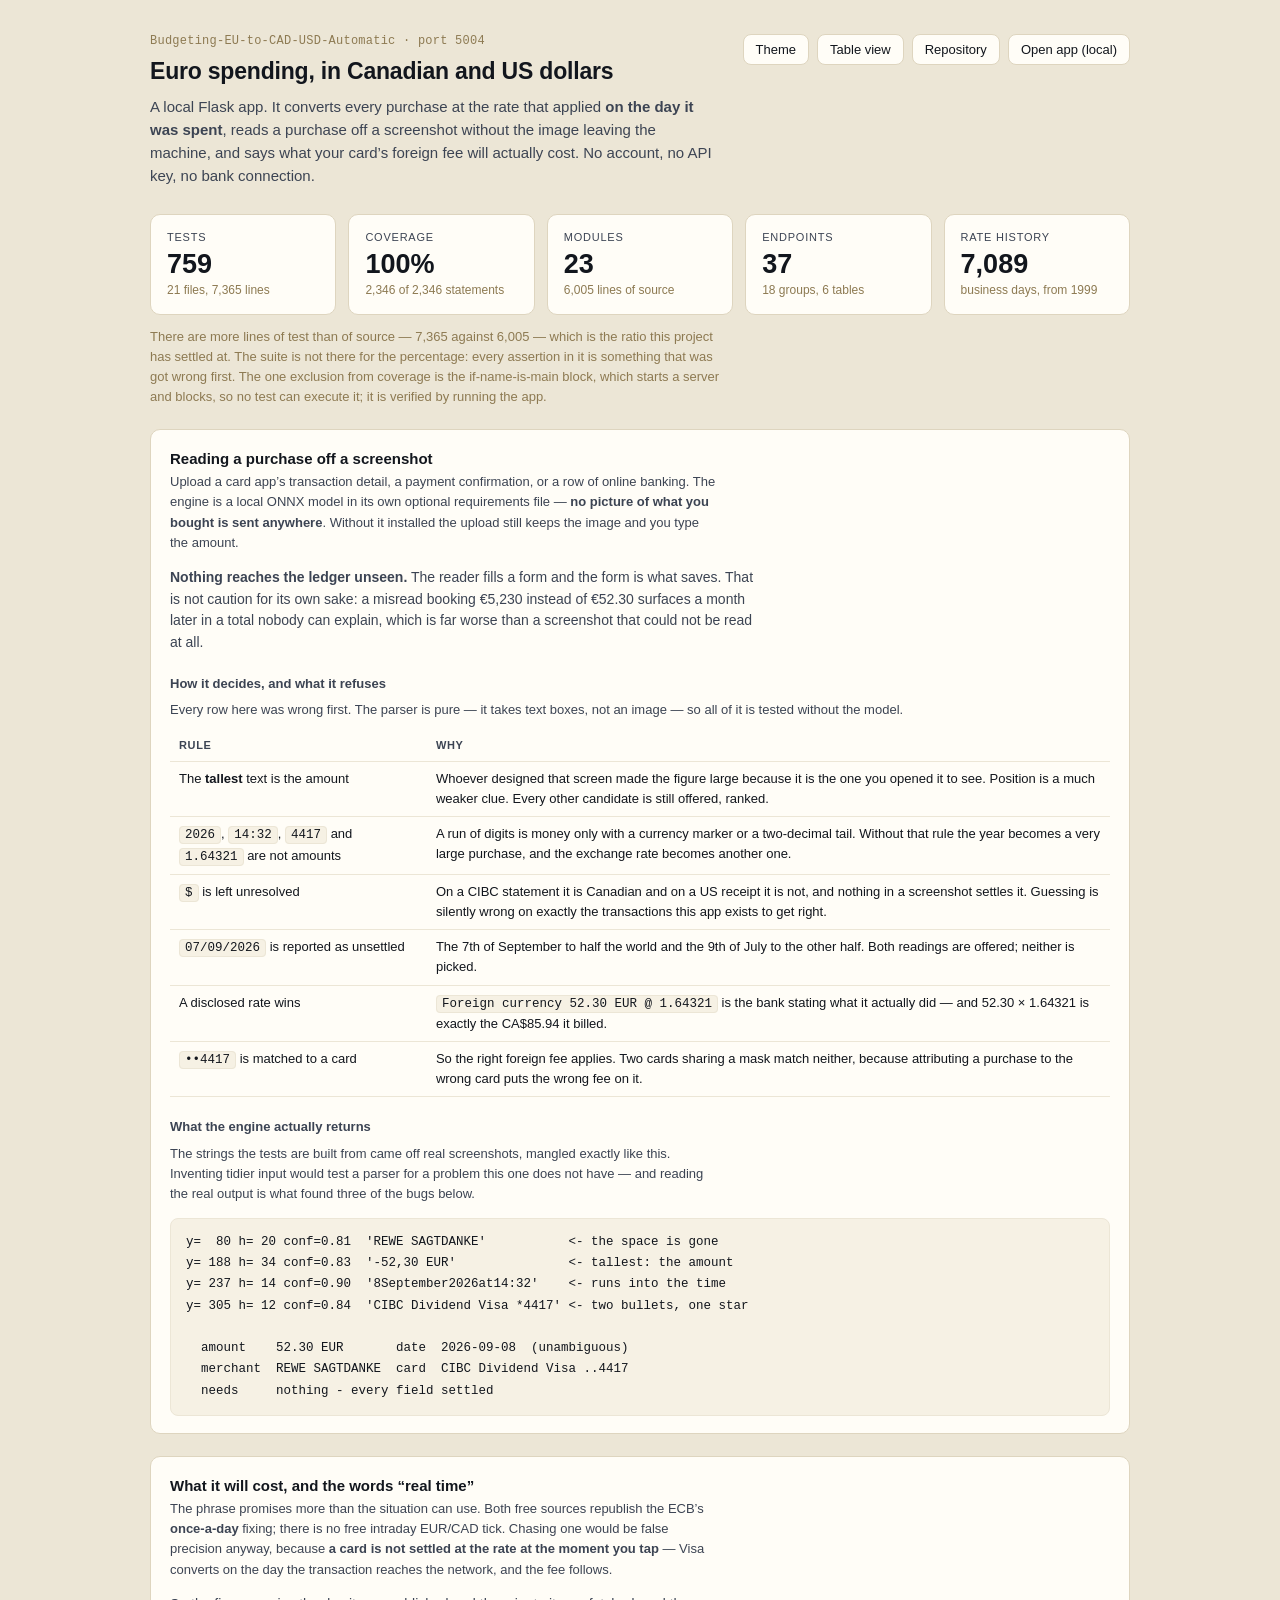
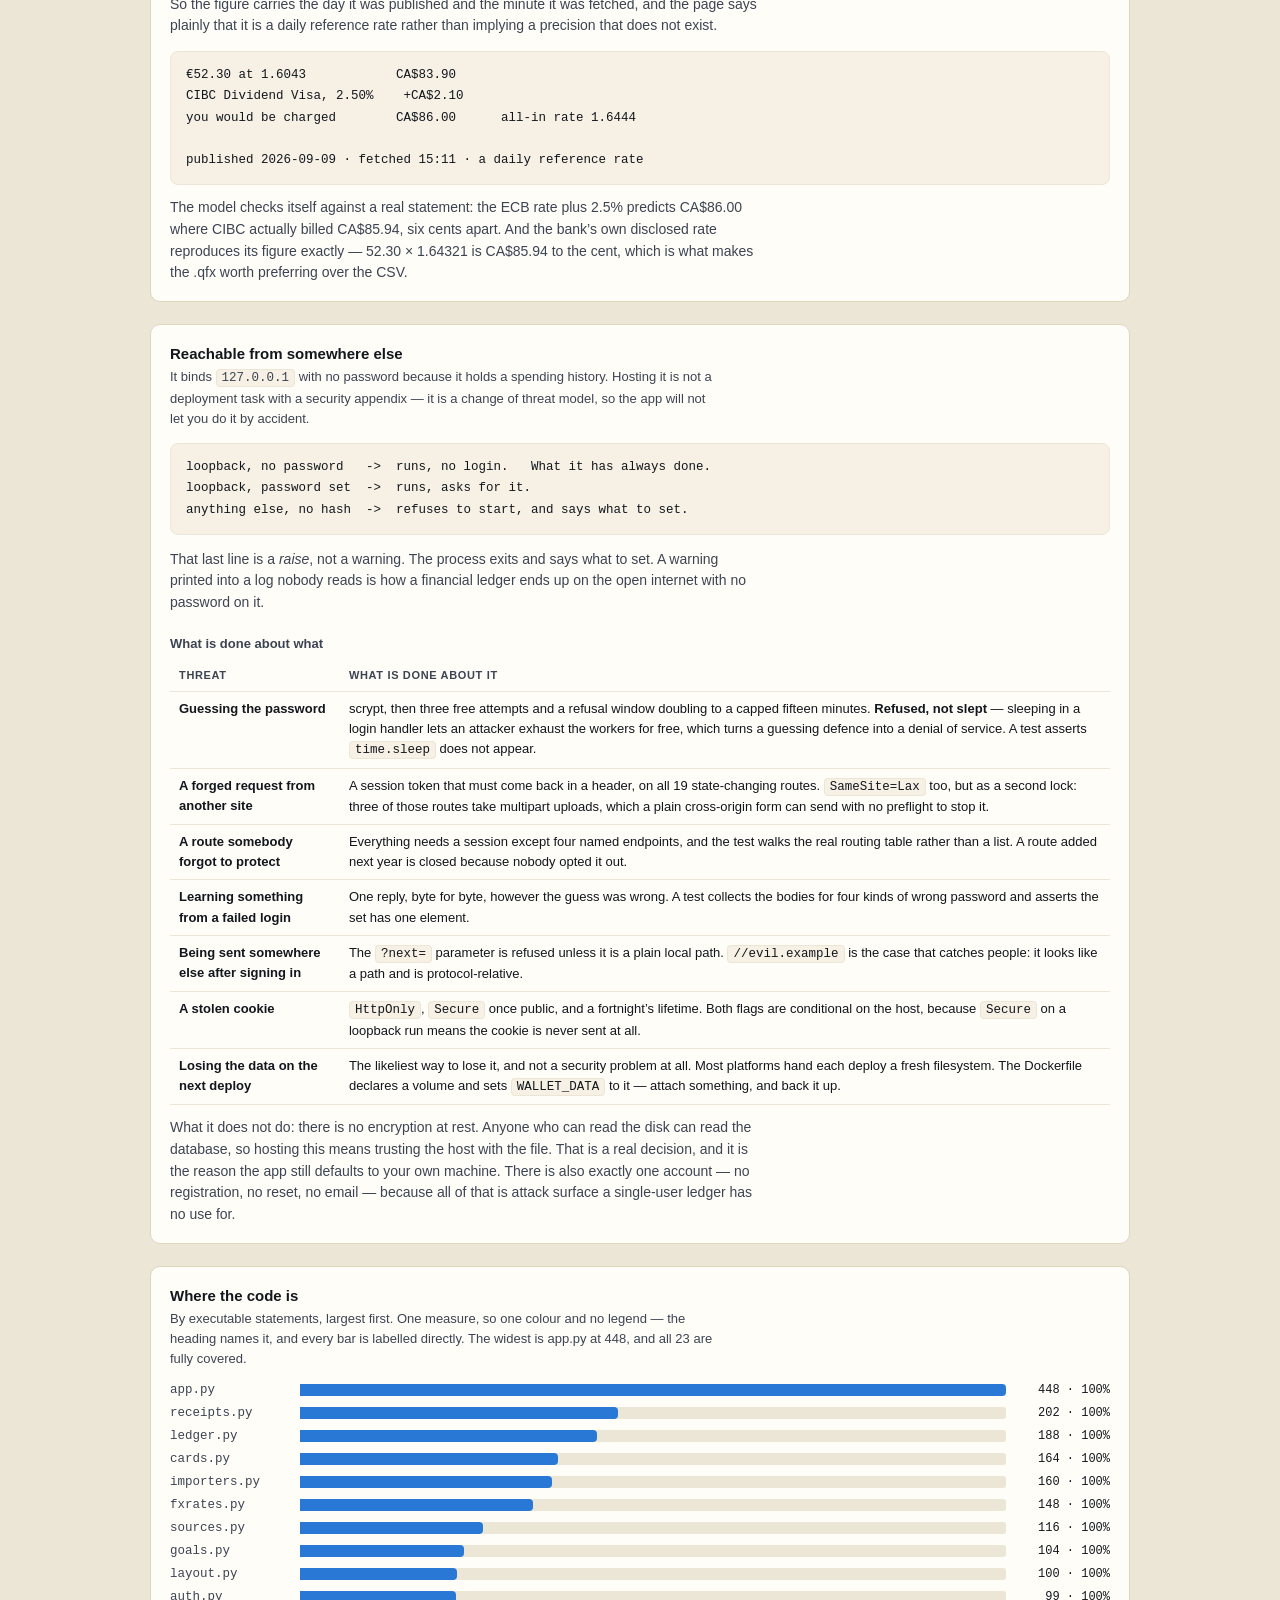
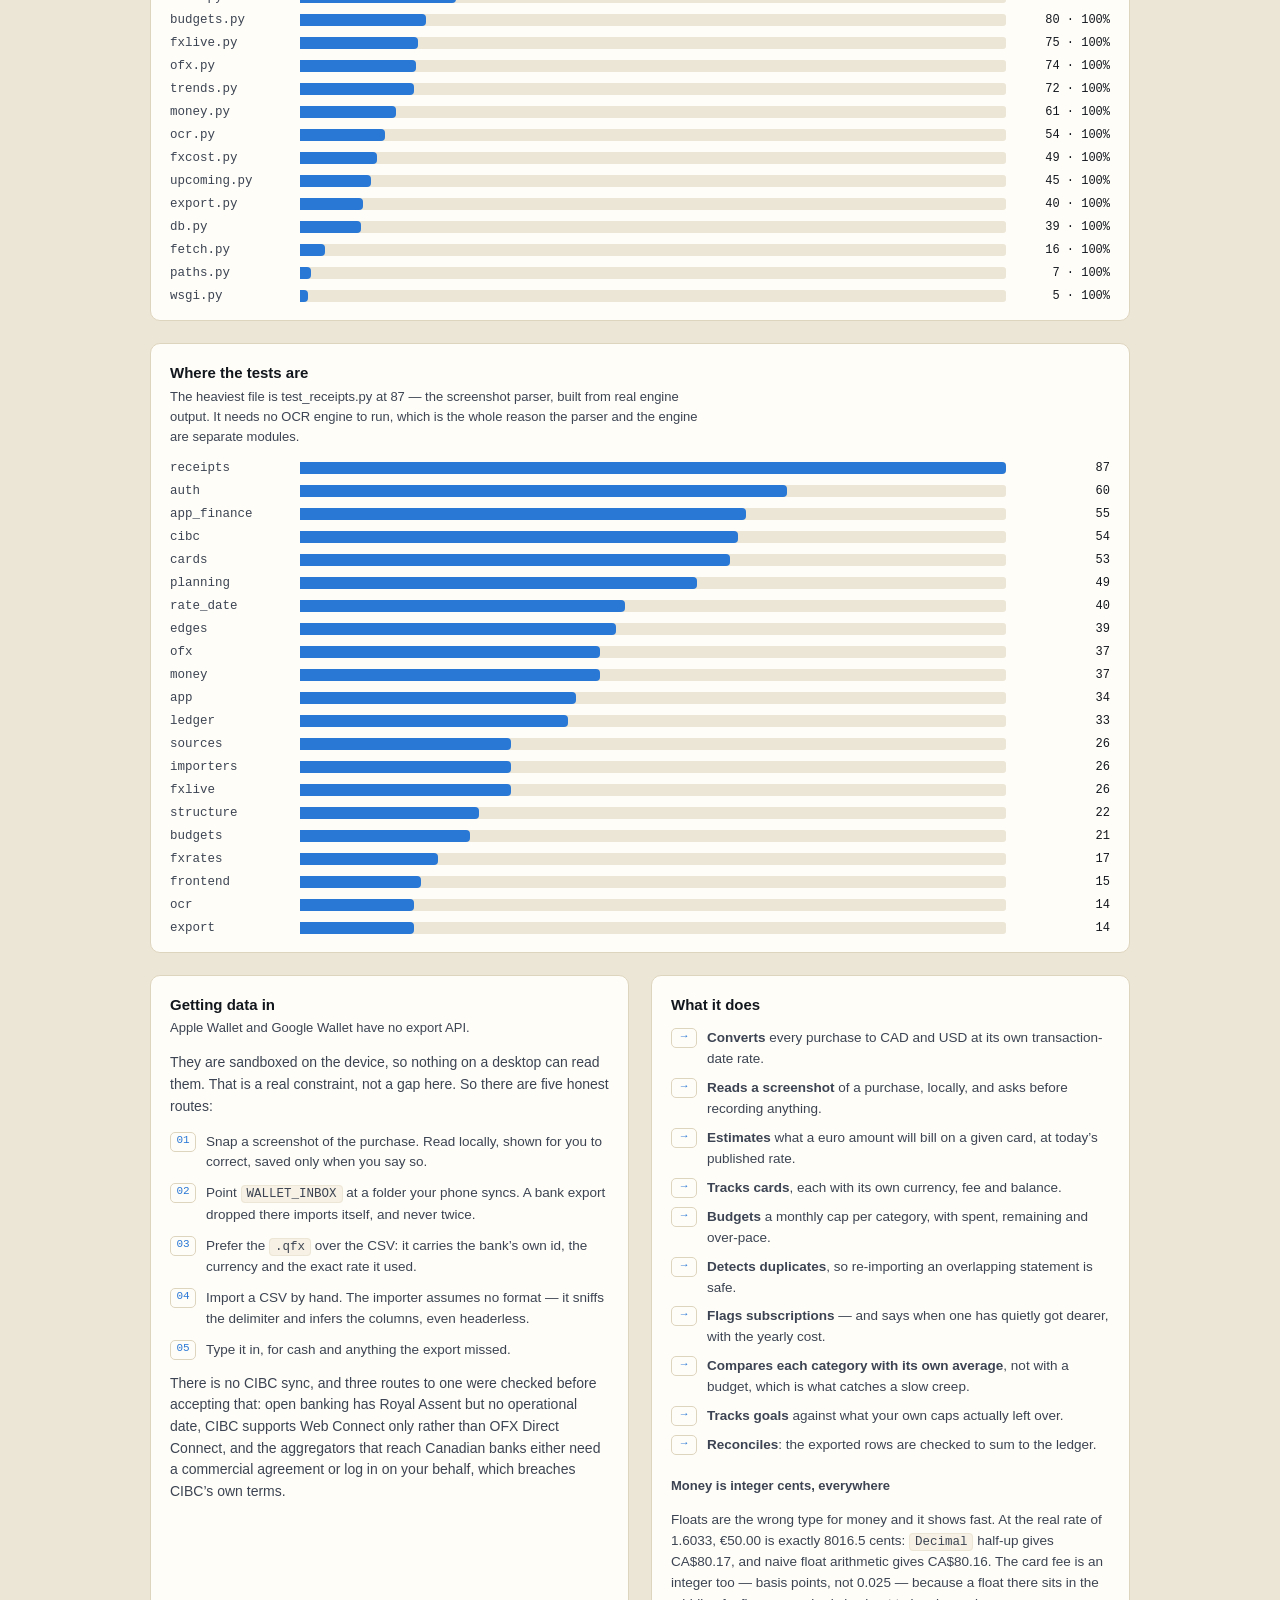
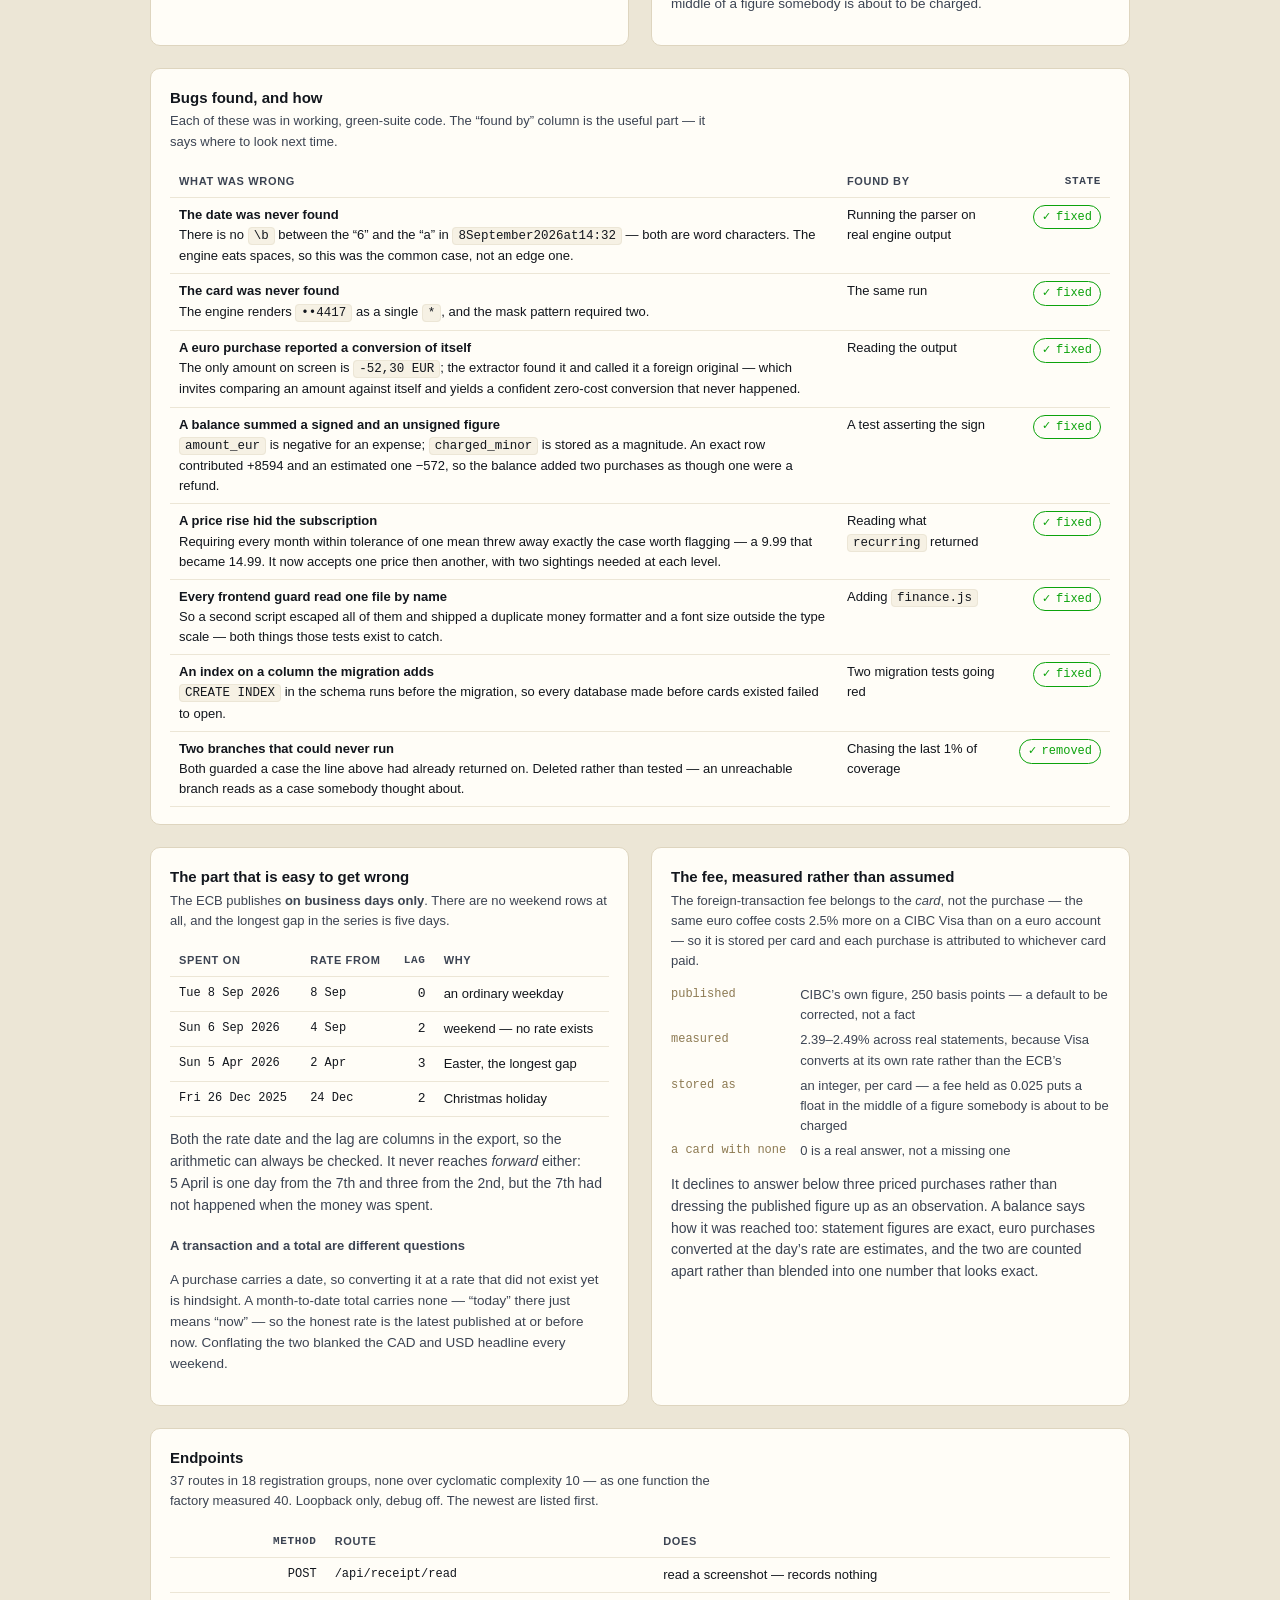
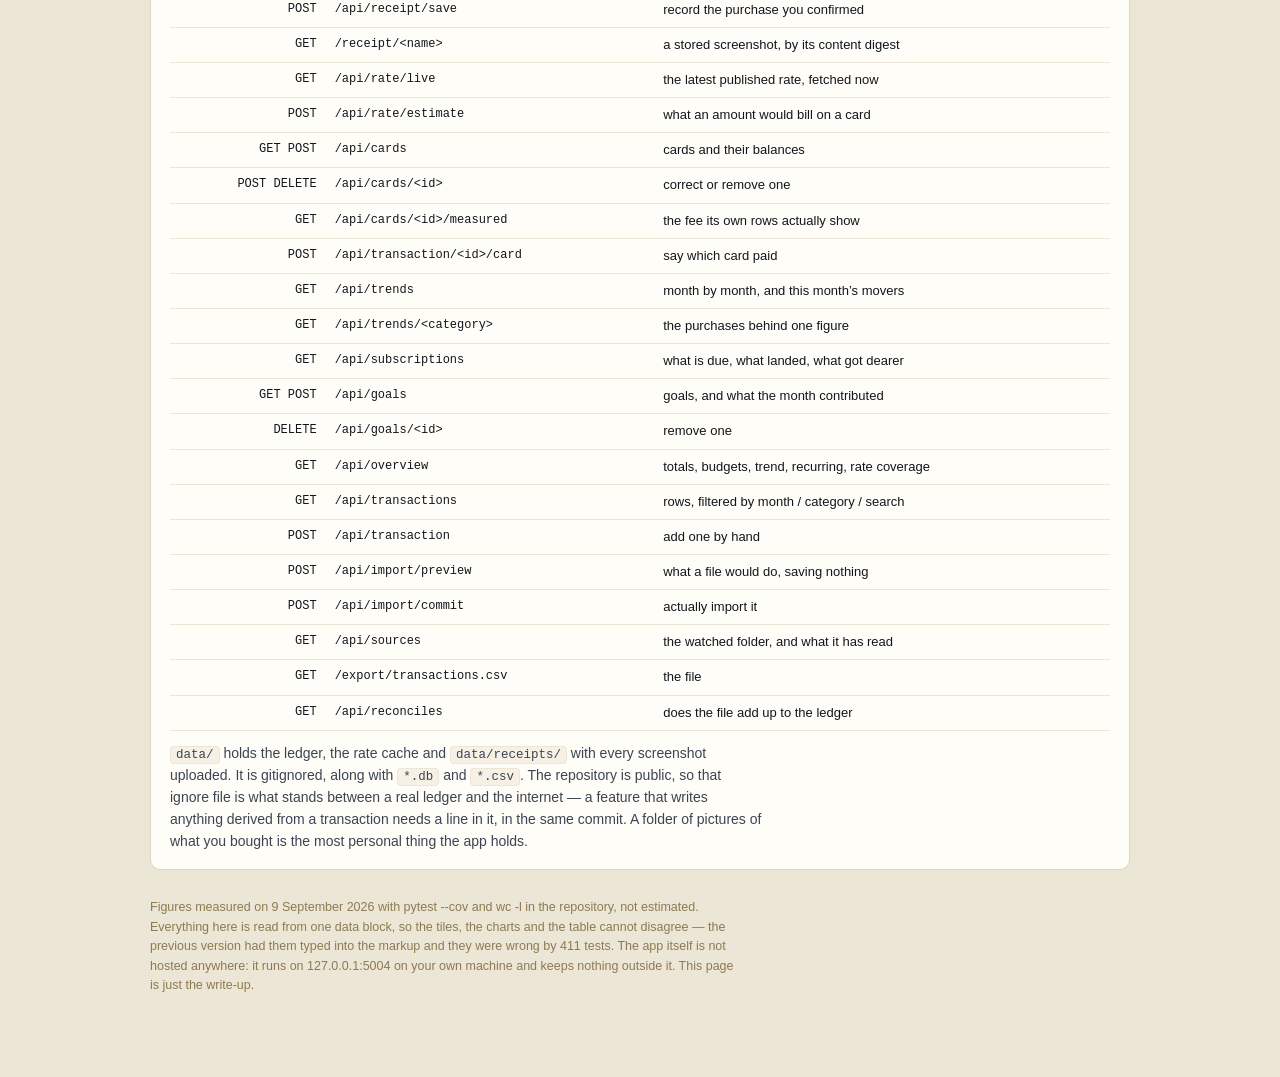
==== commit c15f6961: "Let it be hosted, and refuse to be hosted unsafely The app bound loopback with no password because i" ====
--- a/docs/index.html
+++ b/docs/index.html
@@ -6,7 +6,7 @@
 <title>Wallet — euro spending in CAD and USD — overview</title>
 <meta name="description" content="A local Flask app that converts euro spending at the rate that applied on the day it was spent, reads a purchase off a screenshot without the image leaving the machine, and measures what a card's foreign transaction fee actually costs.">
 <meta property="og:title" content="Wallet — euro spending in Canadian and US dollars">
-<meta property="og:description" content="699 tests, 100% coverage. Reads a purchase off a screenshot locally, and never records one unseen.">
+<meta property="og:description" content="759 tests, 100% coverage. Reads a purchase off a screenshot locally, and never records one unseen.">
 <meta property="og:type" content="website">
 <style>
 /* The warm surface this family of pages uses. The marks on top come from the
@@ -247,6 +247,31 @@
   <p class="note" id="validationNote"></p>
 </section>
 
+<!-- ======================================================= being hosted -->
+<section class="panel">
+  <h2>Reachable from somewhere else</h2>
+  <p class="sub">
+    It binds <code>127.0.0.1</code> with no password because it holds a
+    spending history. Hosting it is not a deployment task with a security
+    appendix &mdash; it is a change of threat model, so the app will not let
+    you do it by accident.
+  </p>
+  <pre id="gateSample"></pre>
+  <p>
+    That last line is a <em>raise</em>, not a warning. The process exits and
+    says what to set. A warning printed into a log nobody reads is how a
+    financial ledger ends up on the open internet with no password on it.
+  </p>
+
+  <h3>What is done about what</h3>
+  <table>
+    <thead><tr><th>Threat</th><th>What is done about it</th></tr></thead>
+    <tbody id="threatBody"></tbody>
+  </table>
+
+  <p class="note" id="restNote"></p>
+</section>
+
 <!-- ======================================================== the modules -->
 <section class="panel" id="modulePanel">
   <h2>Where the code is</h2>
@@ -402,7 +427,8 @@
  * `wc -l` in the repository. Not estimated. */
 
 var MODULES = [
-  { name: 'app.py',       lines: 804, stmts: 401, missed: 0, does: 'the web front end; 34 routes in 16 small groups' },
+  { name: 'app.py',       lines: 921, stmts: 448, missed: 0, does: 'the web front end; 37 routes in 18 small groups' },
+  { name: 'auth.py',      lines: 320, stmts:  99, missed: 0, does: 'the password, the session, the CSRF token, the headers' },
   { name: 'receipts.py',  lines: 482, stmts: 202, missed: 0, does: 'turns OCR text boxes into a purchase — pure, no engine' },
   { name: 'ledger.py',    lines: 469, stmts: 188, missed: 0, does: 'transactions, the duplicate rule, recurring detection' },
   { name: 'cards.py',     lines: 406, stmts: 164, missed: 0, does: 'cards, their fees in basis points, and their balances' },
@@ -422,11 +448,13 @@
   { name: 'ocr.py',       lines: 152, stmts:  54, missed: 0, does: 'image to text boxes; the optional engine sits behind it' },
   { name: 'export.py',    lines: 133, stmts:  40, missed: 0, does: 'the CSV, and whether it adds up to the ledger' },
   { name: 'fetch.py',     lines:  52, stmts:  16, missed: 0, does: 'one way to get bytes: urllib, then curl' },
-  { name: 'paths.py',     lines:  38, stmts:   7, missed: 0, does: 'where the data lives — one decision, one place' }
+  { name: 'paths.py',     lines:  38, stmts:   7, missed: 0, does: 'where the data lives — one decision, one place' },
+  { name: 'wsgi.py',      lines:  40, stmts:   5, missed: 0, does: 'the entry point a real server uses; not the dev one' }
 ];
 
 var TESTS = [
   { file: 'test_receipts.py',    n: 87, of: 'the screenshot parser, built from real engine output' },
+  { file: 'test_auth.py',        n: 60, of: 'the refusals: no password, no token, no session' },
   { file: 'test_app_finance.py', n: 55, of: 'routes for screenshots, rates, cards and planning' },
   { file: 'test_cibc.py',        n: 54, of: 'the headerless CIBC exports, all three layouts' },
   { file: 'test_cards.py',       n: 53, of: 'fees, balances, and the exact-vs-estimated split' },
@@ -552,11 +580,28 @@
   ['a card with none', '0 is a real answer, not a missing one']
 ];
 
+var THREATS = [
+  ['Guessing the password',
+   'scrypt, then three free attempts and a refusal window doubling to a capped fifteen minutes. <b>Refused, not slept</b> &mdash; sleeping in a login handler lets an attacker exhaust the workers for free, which turns a guessing defence into a denial of service. A test asserts <code>time.sleep</code> does not appear.'],
+  ['A forged request from another site',
+   'A session token that must come back in a header, on all 19 state-changing routes. <code>SameSite=Lax</code> too, but as a second lock: three of those routes take multipart uploads, which a plain cross-origin form can send with no preflight to stop it.'],
+  ['A route somebody forgot to protect',
+   'Everything needs a session except four named endpoints, and the test walks the real routing table rather than a list. A route added next year is closed because nobody opted it out.'],
+  ['Learning something from a failed login',
+   'One reply, byte for byte, however the guess was wrong. A test collects the bodies for four kinds of wrong password and asserts the set has one element.'],
+  ['Being sent somewhere else after signing in',
+   'The <code>?next=</code> parameter is refused unless it is a plain local path. <code>//evil.example</code> is the case that catches people: it looks like a path and is protocol-relative.'],
+  ['A stolen cookie',
+   '<code>HttpOnly</code>, <code>Secure</code> once public, and a fortnight&rsquo;s lifetime. Both flags are conditional on the host, because <code>Secure</code> on a loopback run means the cookie is never sent at all.'],
+  ['Losing the data on the next deploy',
+   'The likeliest way to lose it, and not a security problem at all. Most platforms hand each deploy a fresh filesystem. The Dockerfile declares a volume and sets <code>WALLET_DATA</code> to it &mdash; attach something, and back it up.']
+];
+
 var RATE_HISTORY_DAYS = 7089;
 var TABLES = 6;
-var ROUTE_COUNT = 34;
-var ROUTE_GROUPS = 16;
-var TEST_LINES = 6760;
+var ROUTE_COUNT = 37;
+var ROUTE_GROUPS = 18;
+var TEST_LINES = 7365;
 
 /* ------------------------------------------------------------- helpers */
 
@@ -740,6 +785,27 @@
   }).join('');
 }
 
+function drawThreats() {
+  /* Authored prose with intentional markup, like RULES and BUGS above. */
+  el('threatBody').innerHTML = THREATS.map(function (t) {
+    return '<tr><td><b>' + t[0] + '</b></td><td>' + t[1] + '</td></tr>';
+  }).join('');
+
+  el('gateSample').textContent = [
+    "loopback, no password   ->  runs, no login.   What it has always done.",
+    "loopback, password set  ->  runs, asks for it.",
+    "anything else, no hash  ->  refuses to start, and says what to set."
+  ].join('\n');
+
+  el('restNote').textContent =
+    'What it does not do: there is no encryption at rest. Anyone who can ' +
+    'read the disk can read the database, so hosting this means trusting ' +
+    'the host with the file. That is a real decision, and it is the reason ' +
+    'the app still defaults to your own machine. There is also exactly one ' +
+    'account — no registration, no reset, no email — because all ' +
+    'of that is attack surface a single-user ledger has no use for.';
+}
+
 function drawSamples() {
   el('ocrSample').textContent = [
     "y=  80 h= 20 conf=0.81  'REWE SAGTDANKE'           <- the space is gone",
@@ -806,6 +872,7 @@
 drawRoutesIn();
 drawDoes();
 drawRoutes();
+drawThreats();
 drawSamples();
 </script>
 </body>
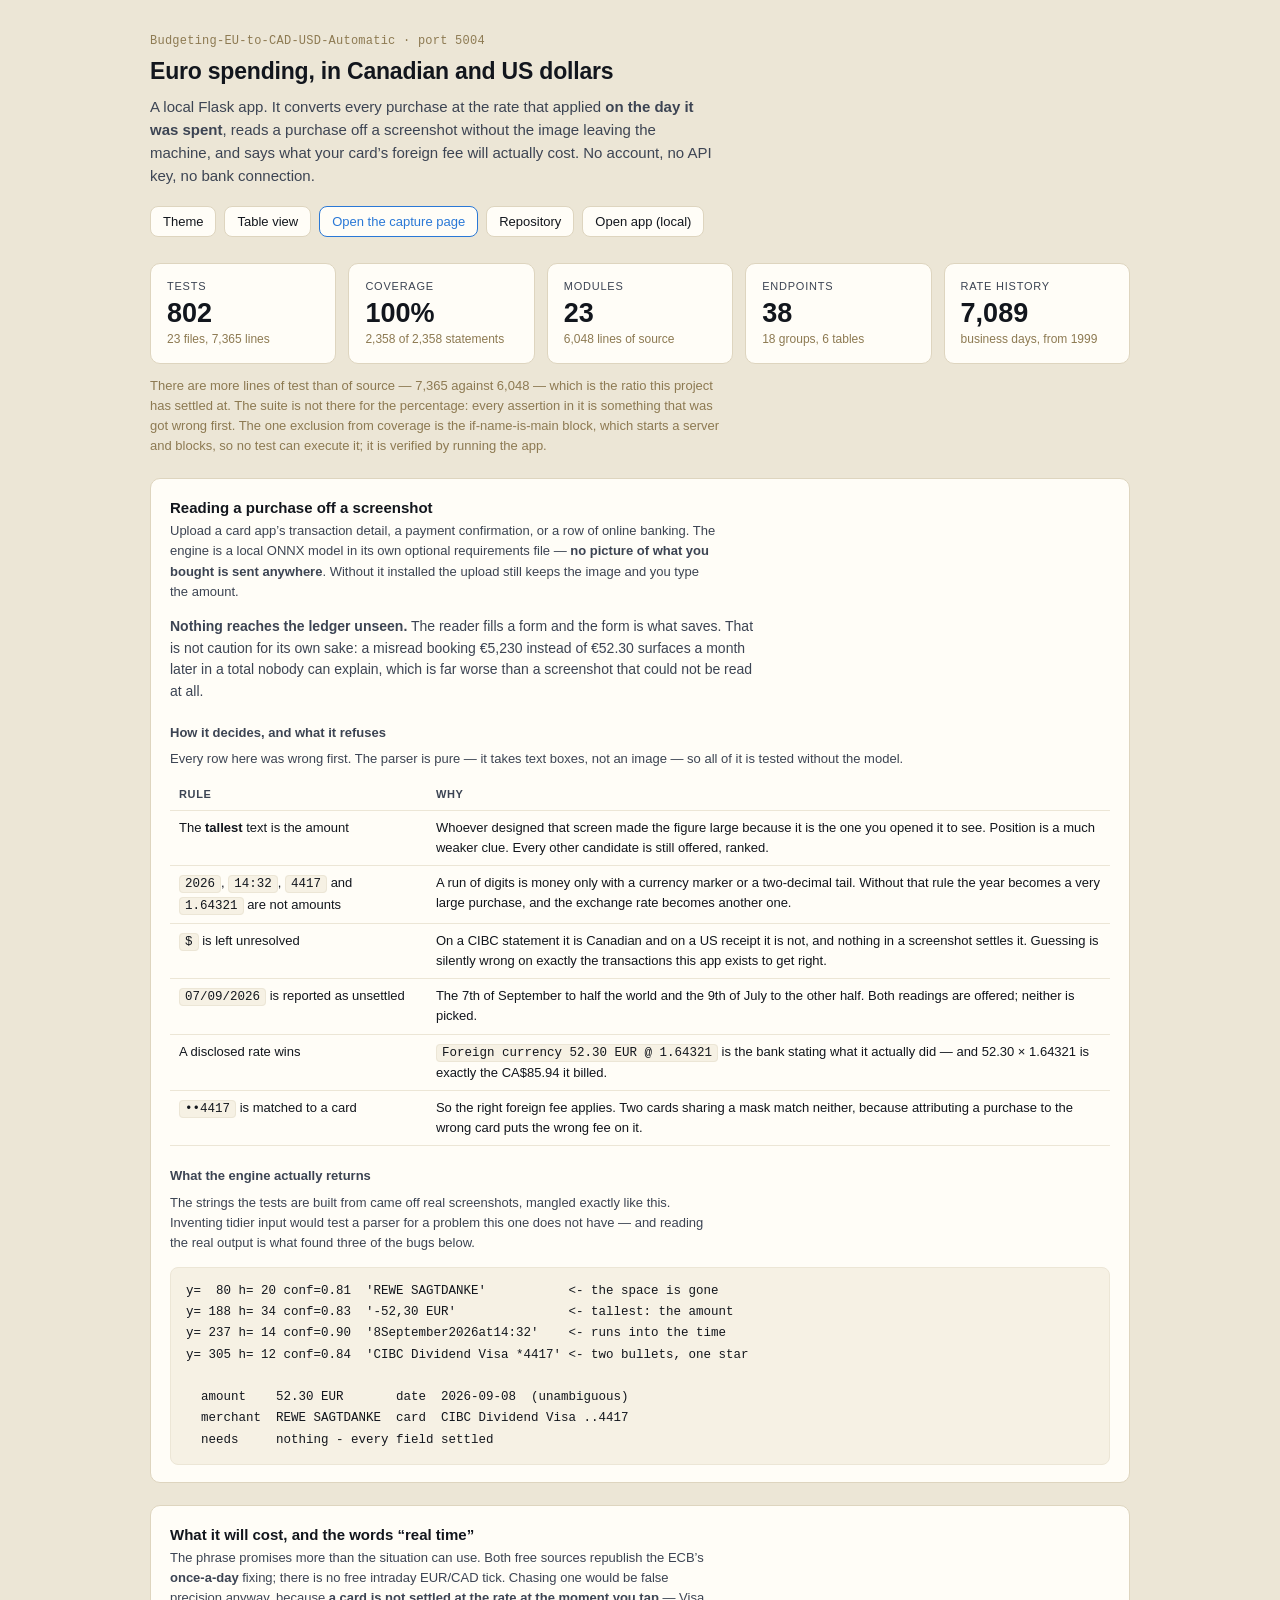
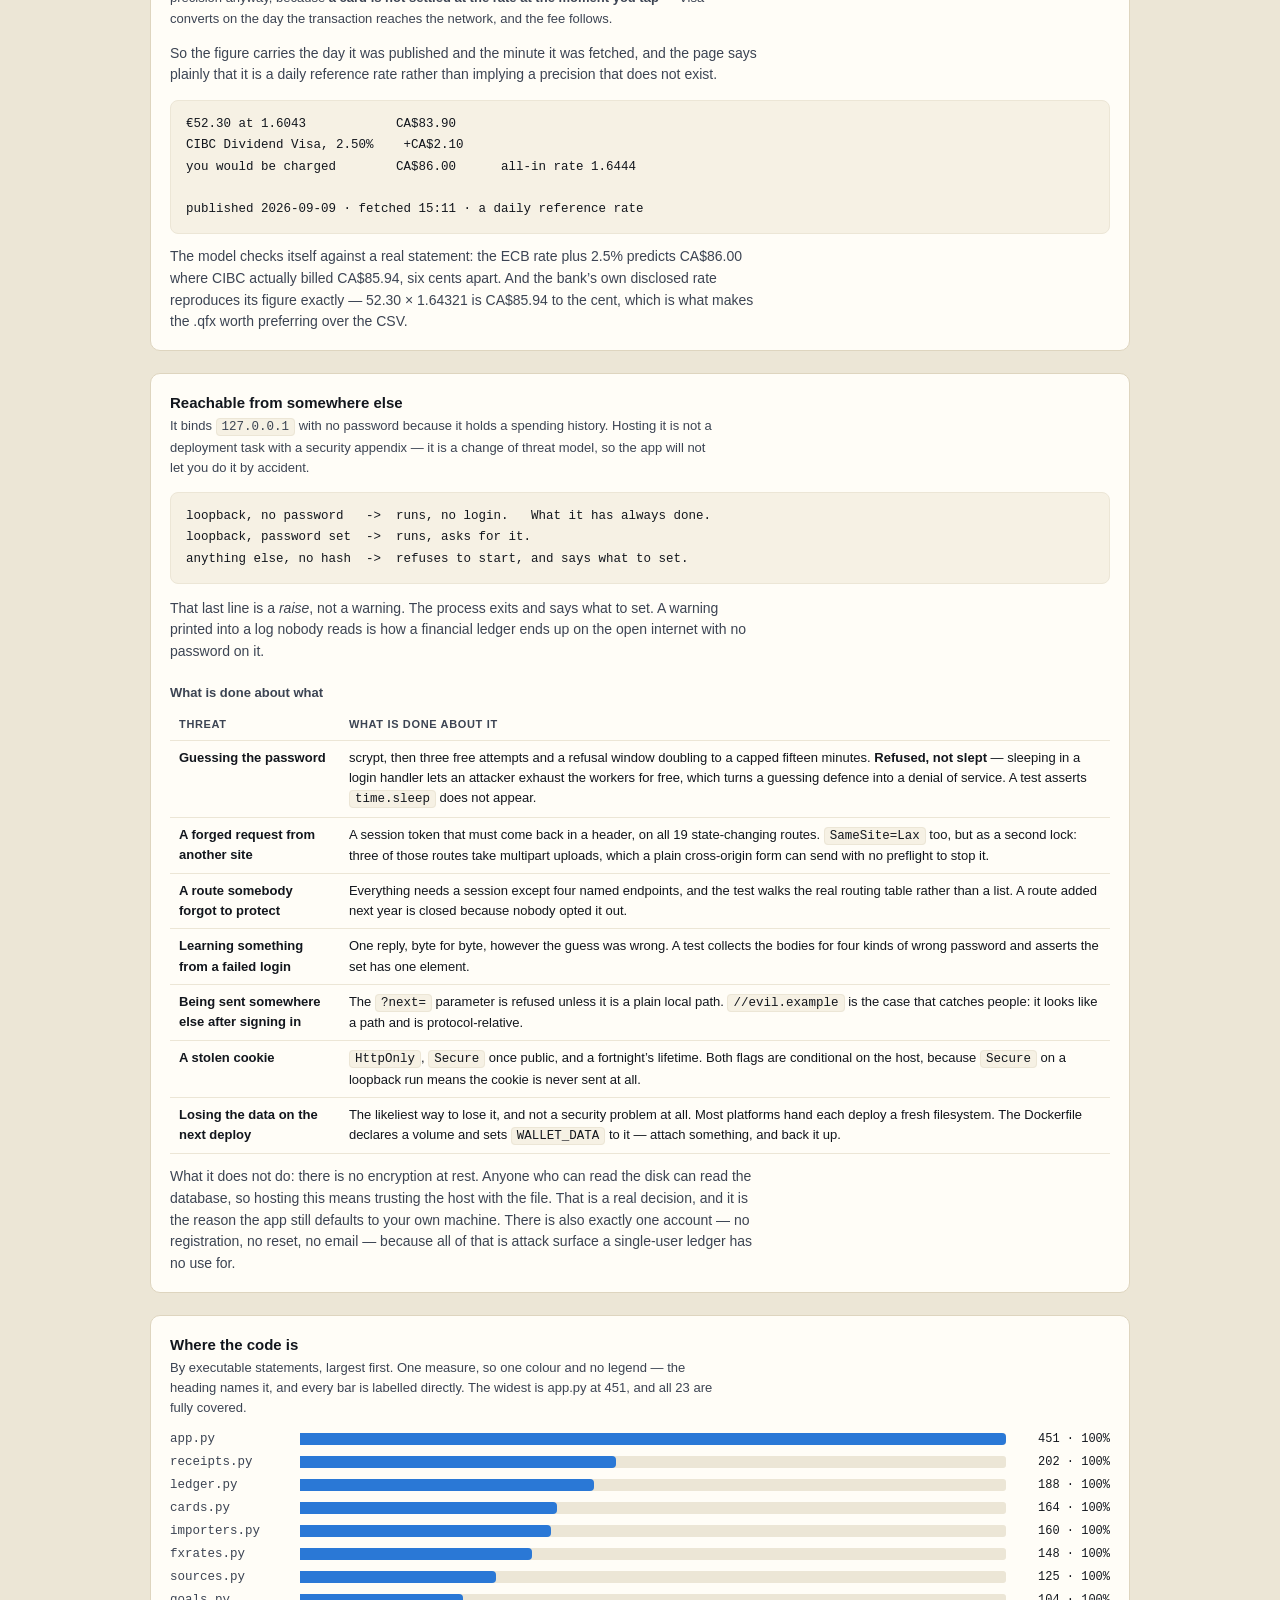
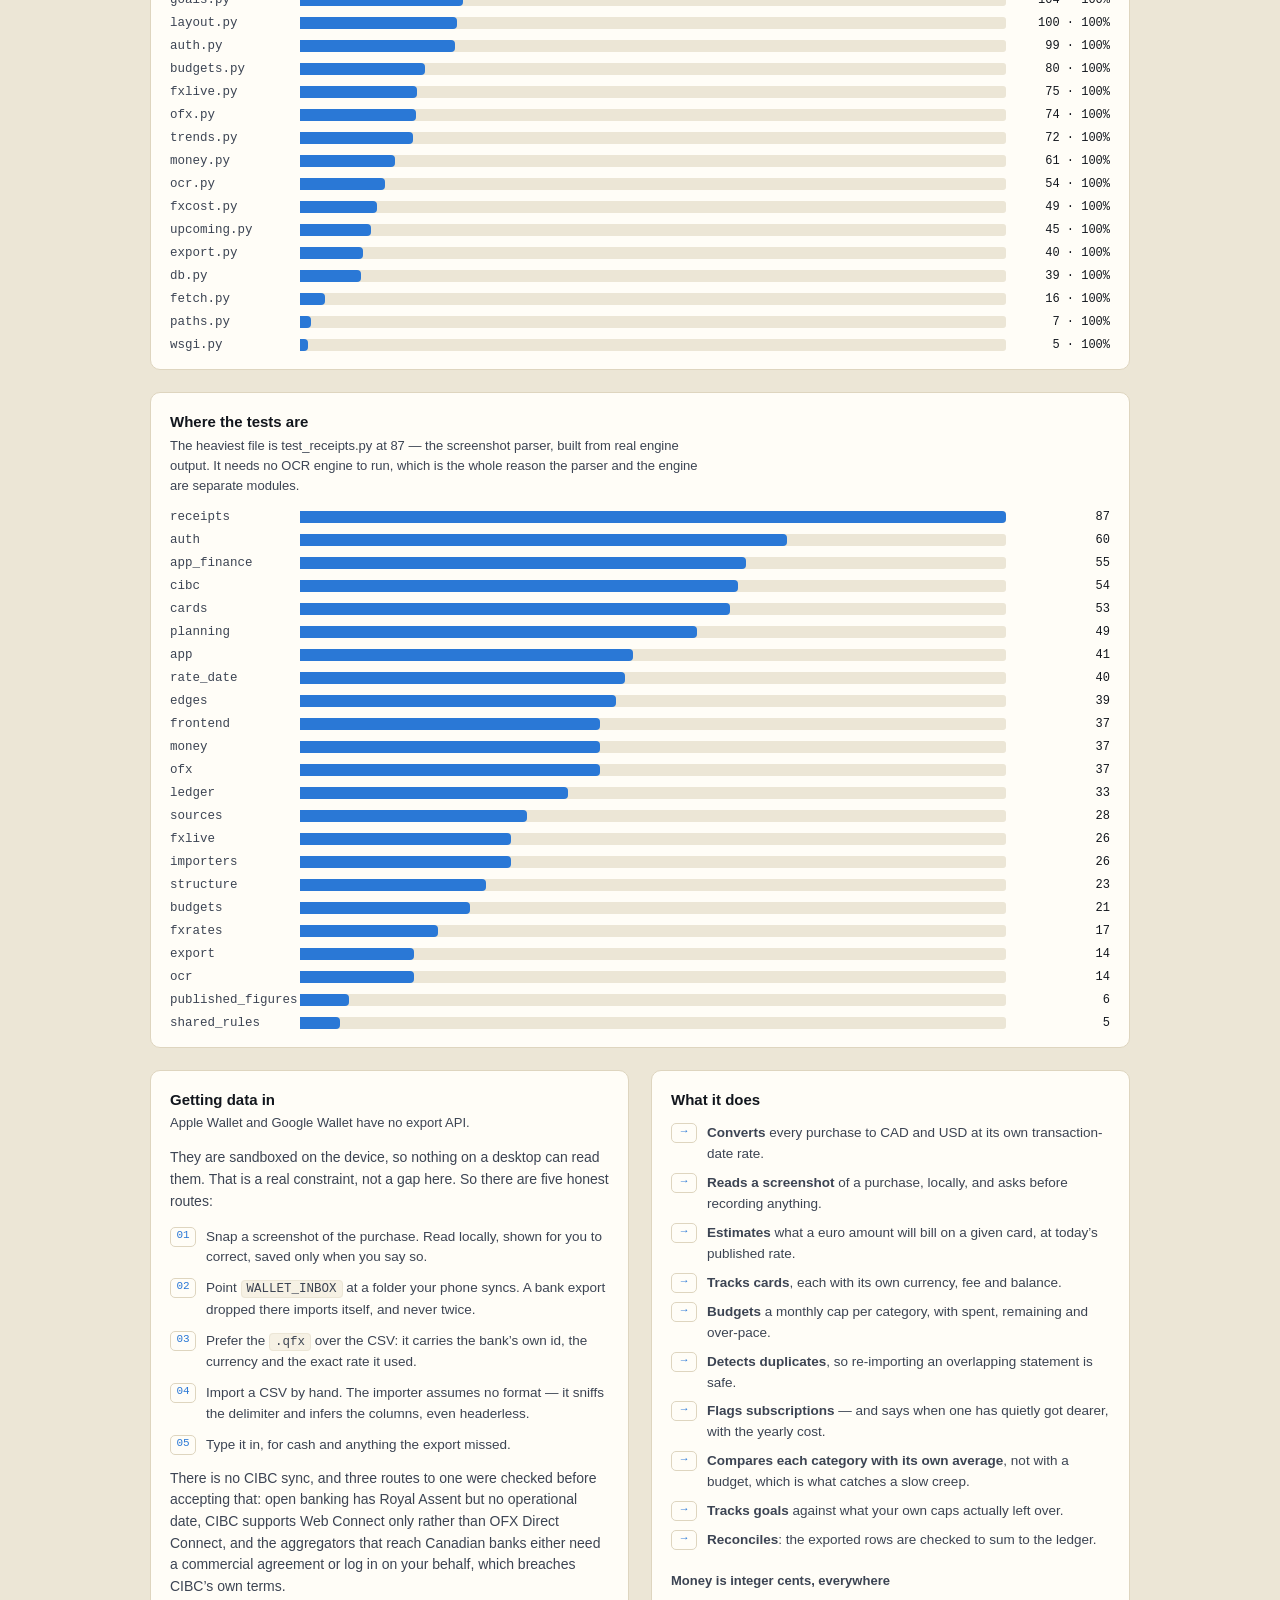
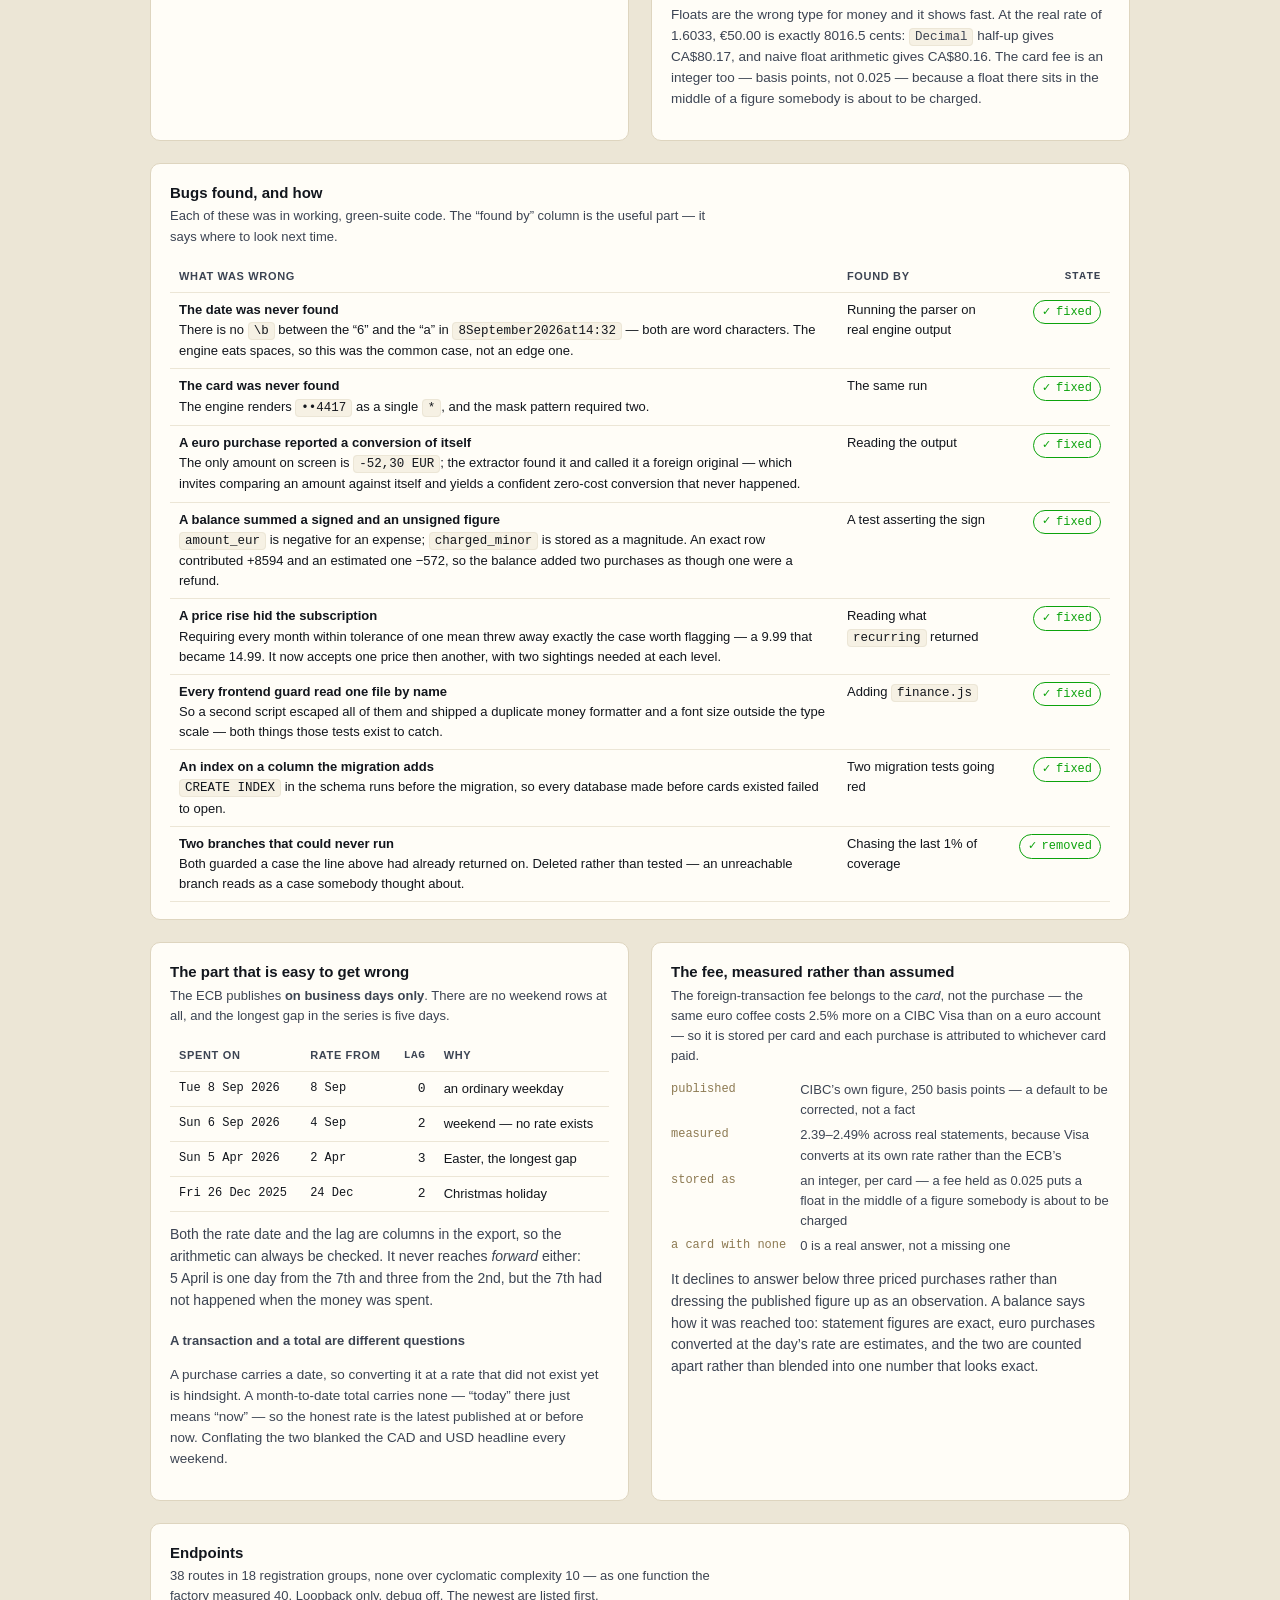
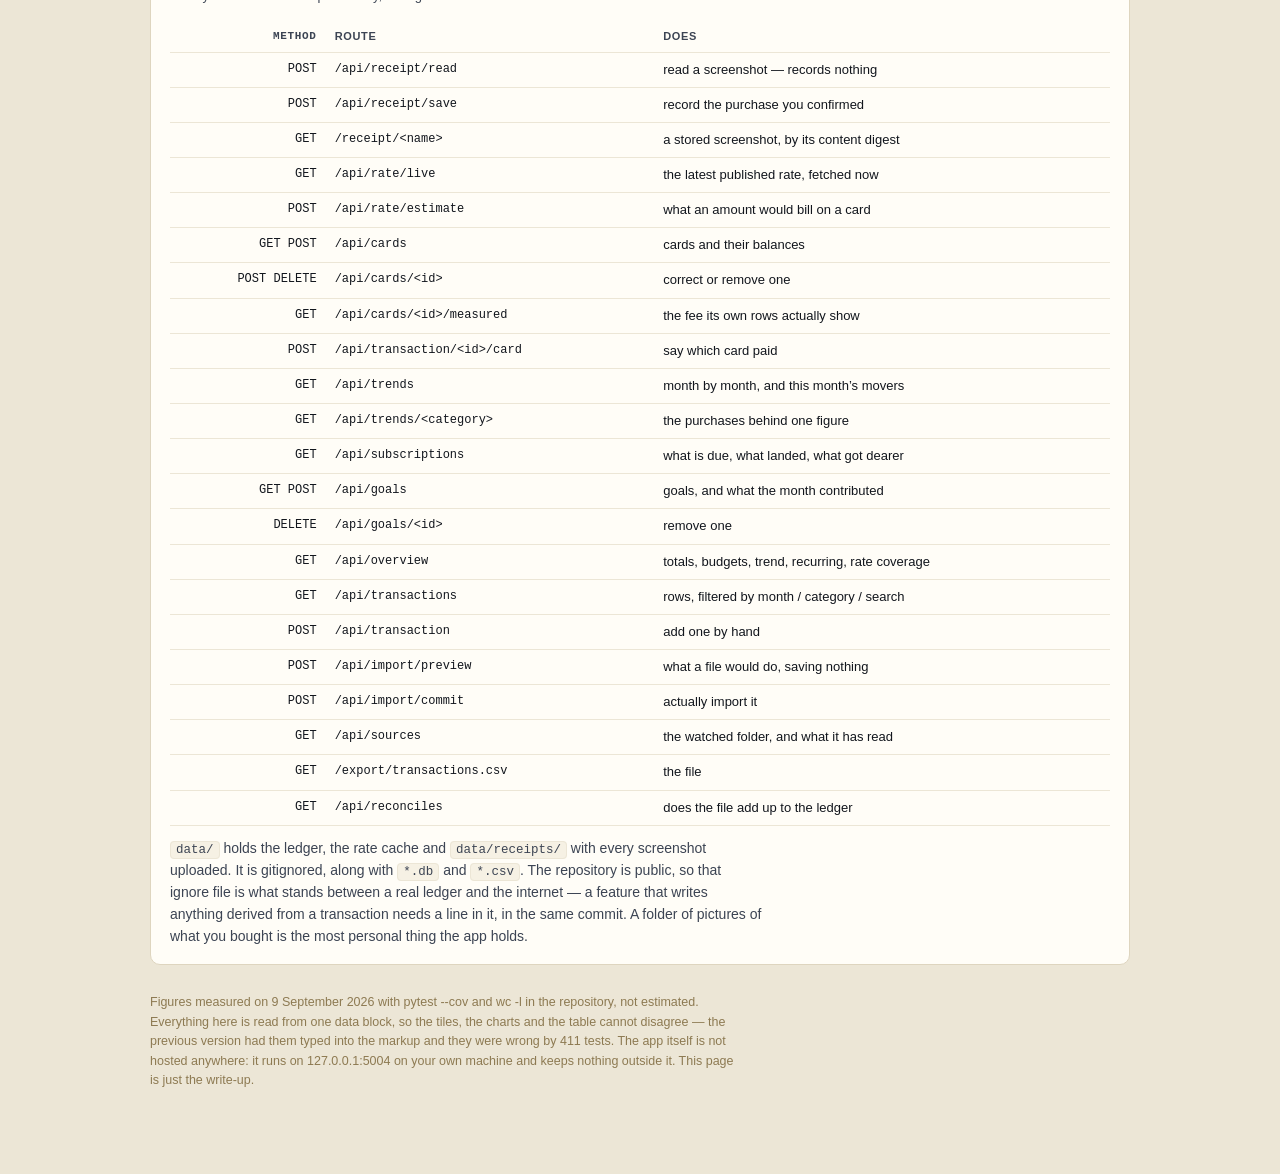
==== commit b5198814: "Add a simpler view, publish a serverless one, and widen the guards Three things that turned out to b" ====
--- a/docs/index.html
+++ b/docs/index.html
@@ -6,7 +6,10 @@
 <title>Wallet — euro spending in CAD and USD — overview</title>
 <meta name="description" content="A local Flask app that converts euro spending at the rate that applied on the day it was spent, reads a purchase off a screenshot without the image leaving the machine, and measures what a card's foreign transaction fee actually costs.">
 <meta property="og:title" content="Wallet — euro spending in Canadian and US dollars">
-<meta property="og:description" content="759 tests, 100% coverage. Reads a purchase off a screenshot locally, and never records one unseen.">
+<!-- No count in here. A figure typed into a meta tag is one nothing on the
+     page derives, so it is the first thing to go stale -- this one named a
+     test count the suite had passed twice over. -->
+<meta property="og:description" content="Fully covered by tests. Reads a purchase off a screenshot locally, without the image leaving the machine, and never records one unseen.">
 <meta property="og:type" content="website">
 <style>
 /* The warm surface this family of pages uses. The marks on top come from the
@@ -85,6 +88,11 @@
 }
 button:hover, .btn:hover { border-color: var(--ink-muted); }
 button[aria-pressed="true"] { border-color: var(--series); color: var(--series); }
+/* The one action here that works from this page. Border and text in the
+   series colour rather than a filled block: that is the pairing the palette
+   was validated for, and it is already this page's idiom for a button that
+   is on. */
+.btn.primary { border-color: var(--series); color: var(--series); }
 
 /* ------------------------------------------------------------ stat tiles */
 /* A bare stat tile is the one form that ships without a hover layer: there is
@@ -177,6 +185,11 @@
   <div class="controls">
     <button id="themeBtn" type="button">Theme</button>
     <button id="tableBtn" type="button" aria-pressed="false">Table view</button>
+    <!-- First, and the only one of the three that works from here: the
+         capture page is a static file beside this one, so it opens on a
+         phone with nothing installed and nothing running. -->
+    <a class="btn primary" href="capture/"
+       title="Photograph a purchase and record it, in the browser">Open the capture page</a>
     <a class="btn" href="https://github.com/luke-zhang-cs-py/Budgeting-EU-to-CAD-USD-Automatic">Repository</a>
     <a class="btn" id="localBtn" href="http://127.0.0.1:5004/"
        title="Only works on a machine that is running the app">Open app (local)</a>
@@ -427,53 +440,55 @@
  * `wc -l` in the repository. Not estimated. */
 
 var MODULES = [
-  { name: 'app.py',       lines: 921, stmts: 448, missed: 0, does: 'the web front end; 37 routes in 18 small groups' },
-  { name: 'auth.py',      lines: 320, stmts:  99, missed: 0, does: 'the password, the session, the CSRF token, the headers' },
-  { name: 'receipts.py',  lines: 482, stmts: 202, missed: 0, does: 'turns OCR text boxes into a purchase — pure, no engine' },
-  { name: 'ledger.py',    lines: 469, stmts: 188, missed: 0, does: 'transactions, the duplicate rule, recurring detection' },
-  { name: 'cards.py',     lines: 406, stmts: 164, missed: 0, does: 'cards, their fees in basis points, and their balances' },
-  { name: 'importers.py', lines: 374, stmts: 160, missed: 0, does: 'reads a statement in whatever shape it arrives' },
-  { name: 'fxrates.py',   lines: 300, stmts: 148, missed: 0, does: 'ECB history, cached; the business-day lookback' },
-  { name: 'sources.py',   lines: 270, stmts: 116, missed: 0, does: 'the watched folder, and what it has already read' },
-  { name: 'layout.py',    lines: 266, stmts: 100, missed: 0, does: 'works out which column of a CSV is which' },
-  { name: 'db.py',        lines: 249, stmts:  39, missed: 0, does: 'six tables, and the additive migration' },
-  { name: 'goals.py',     lines: 235, stmts: 104, missed: 0, does: 'goals, derived from what the caps left over' },
-  { name: 'ofx.py',       lines: 212, stmts:  74, missed: 0, does: 'OFX/QFX, both dialects — the bank’s own rate' },
-  { name: 'budgets.py',   lines: 210, stmts:  80, missed: 0, does: 'a monthly cap per category, and pace against it' },
-  { name: 'trends.py',    lines: 201, stmts:  72, missed: 0, does: 'each category against its own average, with drilldown' },
-  { name: 'fxcost.py',    lines: 176, stmts:  49, missed: 0, does: 'what a conversion cost, and what the next will cost' },
-  { name: 'fxlive.py',    lines: 173, stmts:  75, missed: 0, does: 'the latest published rate, fetched on demand' },
-  { name: 'money.py',     lines: 166, stmts:  61, missed: 0, does: 'integer cents; the one parser and the one formatter' },
-  { name: 'upcoming.py',  lines: 160, stmts:  45, missed: 0, does: 'subscriptions: due, landed, lapsed, and price rises' },
-  { name: 'ocr.py',       lines: 152, stmts:  54, missed: 0, does: 'image to text boxes; the optional engine sits behind it' },
-  { name: 'export.py',    lines: 133, stmts:  40, missed: 0, does: 'the CSV, and whether it adds up to the ledger' },
-  { name: 'fetch.py',     lines:  52, stmts:  16, missed: 0, does: 'one way to get bytes: urllib, then curl' },
-  { name: 'paths.py',     lines:  38, stmts:   7, missed: 0, does: 'where the data lives — one decision, one place' },
-  { name: 'wsgi.py',      lines:  40, stmts:   5, missed: 0, does: 'the entry point a real server uses; not the dev one' }
+  { name: 'app.py',          lines: 931, stmts: 451, missed: 0, does: 'the web front end; 37 routes in 18 small groups' },
+  { name: 'auth.py',         lines: 320, stmts:  99, missed: 0, does: 'the password, the session, the CSRF token, the headers' },
+  { name: 'receipts.py',     lines: 482, stmts: 202, missed: 0, does: 'turns OCR text boxes into a purchase — pure, no engine' },
+  { name: 'ledger.py',       lines: 469, stmts: 188, missed: 0, does: 'transactions, the duplicate rule, recurring detection' },
+  { name: 'cards.py',        lines: 406, stmts: 164, missed: 0, does: 'cards, their fees in basis points, and their balances' },
+  { name: 'importers.py',    lines: 374, stmts: 160, missed: 0, does: 'reads a statement in whatever shape it arrives' },
+  { name: 'fxrates.py',      lines: 300, stmts: 148, missed: 0, does: 'ECB history, cached; the business-day lookback' },
+  { name: 'sources.py',      lines: 303, stmts: 125, missed: 0, does: 'the watched folder, and what it has already read' },
+  { name: 'layout.py',       lines: 266, stmts: 100, missed: 0, does: 'works out which column of a CSV is which' },
+  { name: 'db.py',           lines: 249, stmts:  39, missed: 0, does: 'six tables, and the additive migration' },
+  { name: 'goals.py',        lines: 235, stmts: 104, missed: 0, does: 'goals, derived from what the caps left over' },
+  { name: 'ofx.py',          lines: 212, stmts:  74, missed: 0, does: 'OFX/QFX, both dialects — the bank’s own rate' },
+  { name: 'budgets.py',      lines: 210, stmts:  80, missed: 0, does: 'a monthly cap per category, and pace against it' },
+  { name: 'trends.py',       lines: 201, stmts:  72, missed: 0, does: 'each category against its own average, with drilldown' },
+  { name: 'fxcost.py',       lines: 176, stmts:  49, missed: 0, does: 'what a conversion cost, and what the next will cost' },
+  { name: 'fxlive.py',       lines: 173, stmts:  75, missed: 0, does: 'the latest published rate, fetched on demand' },
+  { name: 'money.py',        lines: 166, stmts:  61, missed: 0, does: 'integer cents; the one parser and the one formatter' },
+  { name: 'upcoming.py',     lines: 160, stmts:  45, missed: 0, does: 'subscriptions: due, landed, lapsed, and price rises' },
+  { name: 'ocr.py',          lines: 152, stmts:  54, missed: 0, does: 'image to text boxes; the optional engine sits behind it' },
+  { name: 'export.py',       lines: 133, stmts:  40, missed: 0, does: 'the CSV, and whether it adds up to the ledger' },
+  { name: 'fetch.py',        lines:  52, stmts:  16, missed: 0, does: 'one way to get bytes: urllib, then curl' },
+  { name: 'paths.py',        lines:  38, stmts:   7, missed: 0, does: 'where the data lives — one decision, one place' },
+  { name: 'wsgi.py',         lines:  40, stmts:   5, missed: 0, does: 'the entry point a real server uses; not the dev one' }
 ];
 
 var TESTS = [
-  { file: 'test_receipts.py',    n: 87, of: 'the screenshot parser, built from real engine output' },
-  { file: 'test_auth.py',        n: 60, of: 'the refusals: no password, no token, no session' },
-  { file: 'test_app_finance.py', n: 55, of: 'routes for screenshots, rates, cards and planning' },
-  { file: 'test_cibc.py',        n: 54, of: 'the headerless CIBC exports, all three layouts' },
-  { file: 'test_cards.py',       n: 53, of: 'fees, balances, and the exact-vs-estimated split' },
-  { file: 'test_planning.py',    n: 49, of: 'trends, subscriptions and goals' },
-  { file: 'test_rate_date.py',   n: 40, of: 'weekends, Easter, Christmas, and the lookback' },
-  { file: 'test_edges.py',       n: 39, of: 'the network ladder and malformed rate files' },
-  { file: 'test_ofx.py',         n: 37, of: 'both OFX dialects and the disclosed rate' },
-  { file: 'test_money.py',       n: 37, of: 'both decimal conventions, and never a silent zero' },
-  { file: 'test_app.py',         n: 34, of: 'the original HTTP surface' },
-  { file: 'test_ledger.py',      n: 33, of: 'the duplicate rule and recurring detection' },
-  { file: 'test_sources.py',     n: 26, of: 'the watched folder, and never importing twice' },
-  { file: 'test_importers.py',   n: 26, of: 'statements in whatever shape they arrive' },
-  { file: 'test_fxlive.py',      n: 26, of: 'two rate sources, and refusing an implausible one' },
-  { file: 'test_structure.py',   n: 22, of: 'the smells, guarded structurally' },
-  { file: 'test_budgets.py',     n: 21, of: 'caps, pace and the month boundary' },
-  { file: 'test_fxrates.py',     n: 17, of: 'the ECB history and its cache' },
-  { file: 'test_frontend.py',    n: 15, of: 'escaping, the type scale, one money formatter' },
-  { file: 'test_ocr.py',         n: 14, of: 'the engine wrapper, and life without it' },
-  { file: 'test_export.py',      n: 14, of: 'the file, and whether it reconciles' }
+  { file: 'test_receipts.py',          n: 87, of: 'the screenshot parser, built from real engine output' },
+  { file: 'test_auth.py',              n: 60, of: 'the refusals: no password, no token, no session' },
+  { file: 'test_app_finance.py',       n: 55, of: 'routes for screenshots, rates, cards and planning' },
+  { file: 'test_cibc.py',              n: 54, of: 'the headerless CIBC exports, all three layouts' },
+  { file: 'test_cards.py',             n: 53, of: 'fees, balances, and the exact-vs-estimated split' },
+  { file: 'test_planning.py',          n: 49, of: 'trends, subscriptions and goals' },
+  { file: 'test_app.py',               n: 41, of: 'the original HTTP surface' },
+  { file: 'test_rate_date.py',         n: 40, of: 'weekends, Easter, Christmas, and the lookback' },
+  { file: 'test_edges.py',             n: 39, of: 'the network ladder and malformed rate files' },
+  { file: 'test_frontend.py',          n: 37, of: 'escaping, dead ids and the type scale, over both bundles' },
+  { file: 'test_money.py',             n: 37, of: 'both decimal conventions, and never a silent zero' },
+  { file: 'test_ofx.py',               n: 37, of: 'both OFX dialects and the disclosed rate' },
+  { file: 'test_ledger.py',            n: 33, of: 'the duplicate rule and recurring detection' },
+  { file: 'test_sources.py',           n: 28, of: 'the watched folder, and never importing twice' },
+  { file: 'test_fxlive.py',            n: 26, of: 'two rate sources, and refusing an implausible one' },
+  { file: 'test_importers.py',         n: 26, of: 'statements in whatever shape they arrive' },
+  { file: 'test_structure.py',         n: 23, of: 'the smells, guarded structurally' },
+  { file: 'test_budgets.py',           n: 21, of: 'caps, pace and the month boundary' },
+  { file: 'test_fxrates.py',           n: 17, of: 'the ECB history and its cache' },
+  { file: 'test_export.py',            n: 14, of: 'the file, and whether it reconciles' },
+  { file: 'test_ocr.py',               n: 14, of: 'the engine wrapper, and life without it' },
+  { file: 'test_published_figures.py', n:  6, of: 'the numbers on this page, against the measurement' },
+  { file: 'test_shared_rules.py',      n:  5, of: 'the parser in both languages, against one shared fixture' }
 ];
 
 /* Authored prose with intentional markup, kept out of esc() deliberately --
@@ -599,7 +614,7 @@
 
 var RATE_HISTORY_DAYS = 7089;
 var TABLES = 6;
-var ROUTE_COUNT = 37;
+var ROUTE_COUNT = 38;
 var ROUTE_GROUPS = 18;
 var TEST_LINES = 7365;
 
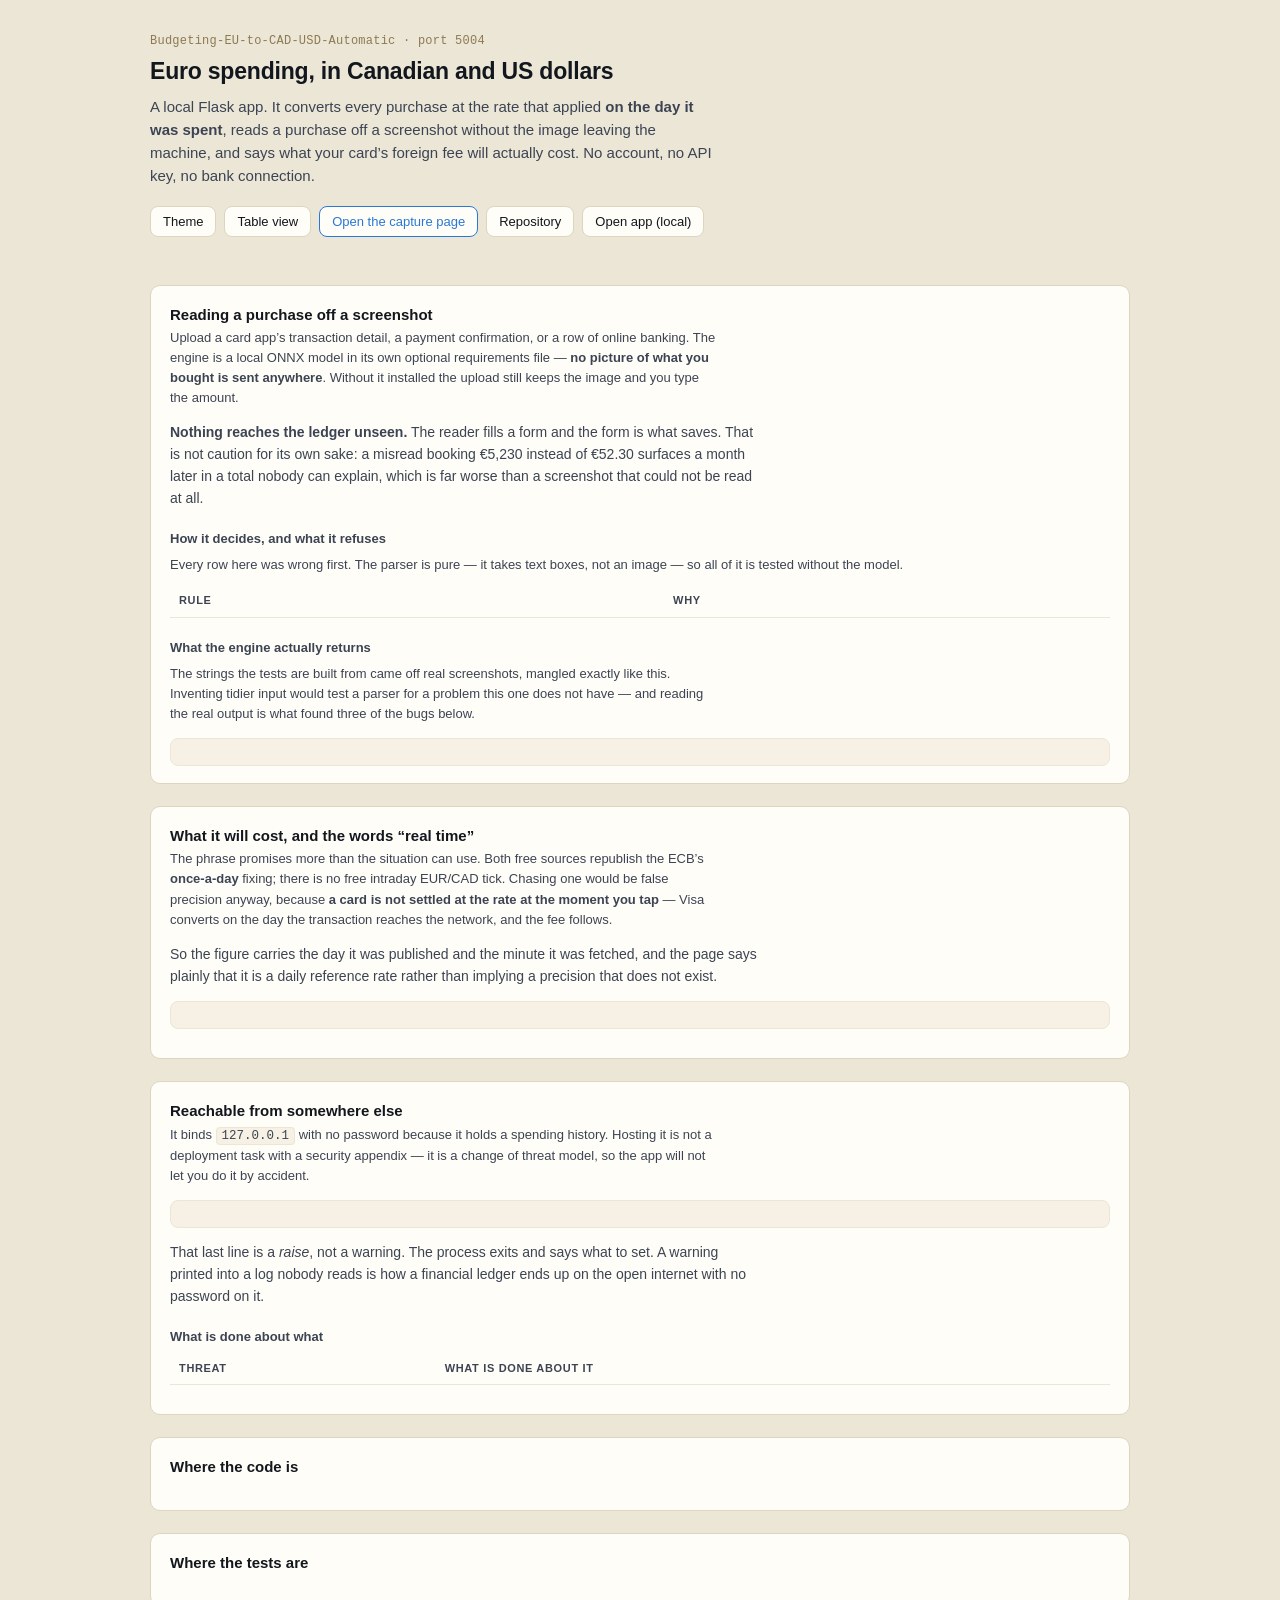
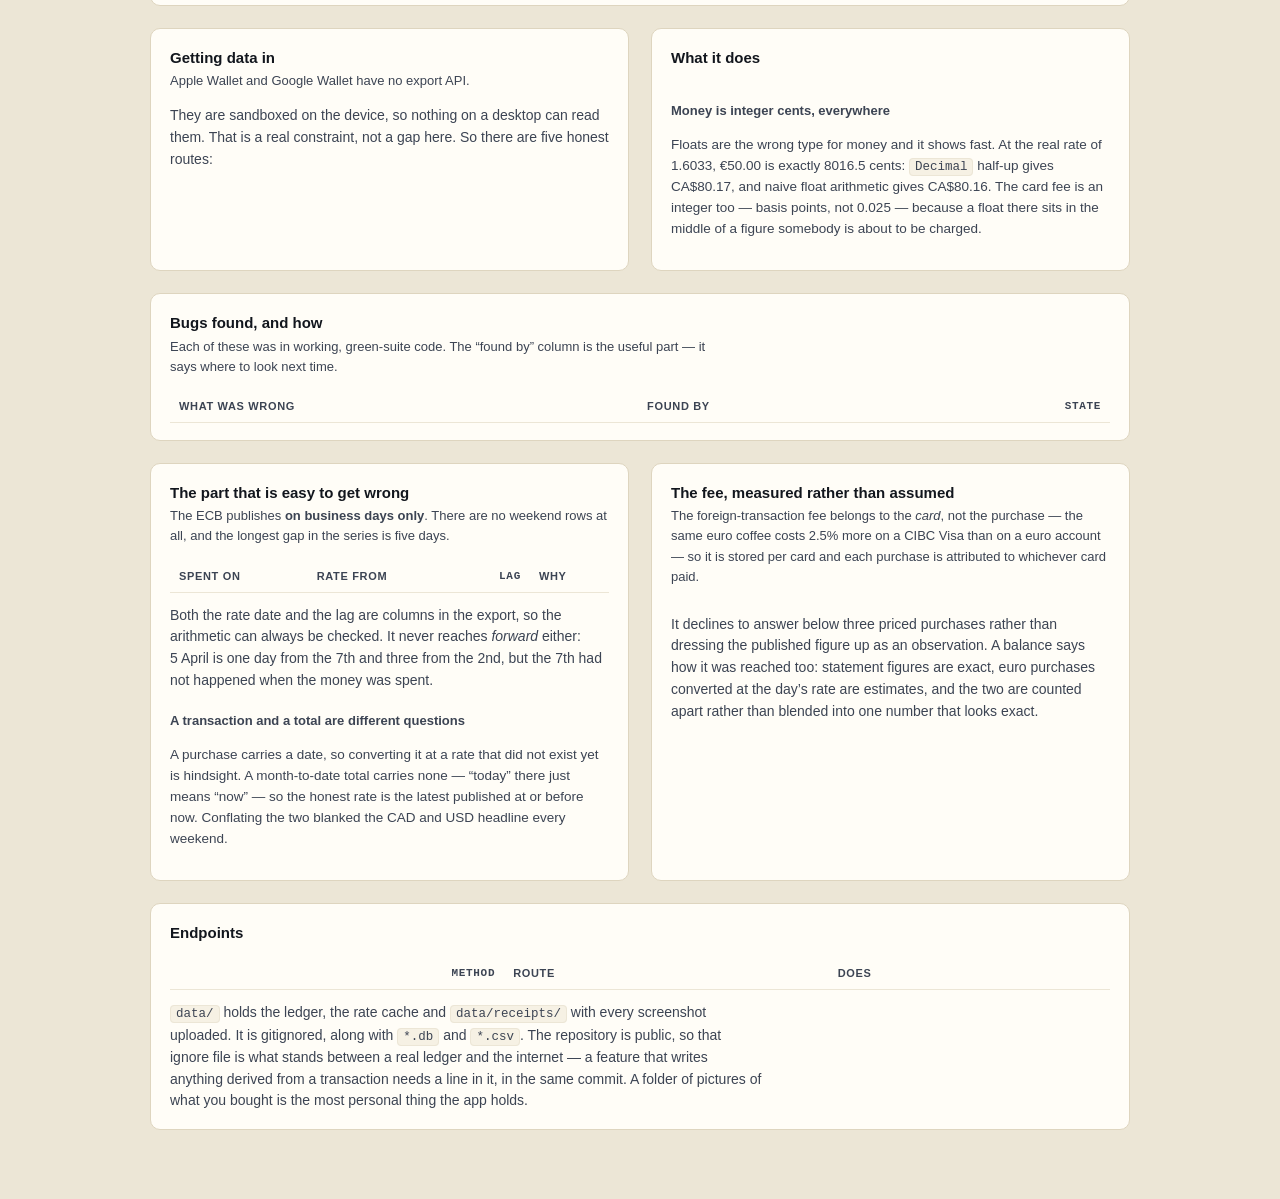
==== commit f6f83e7f: "Check the deploy configs against what they have to agree with fly.toml and render.yaml have never be" ====
--- a/docs/index.html
+++ b/docs/index.html
@@ -440,29 +440,29 @@
  * `wc -l` in the repository. Not estimated. */
 
 var MODULES = [
-  { name: 'app.py',          lines: 931, stmts: 451, missed: 0, does: 'the web front end; 37 routes in 18 small groups' },
-  { name: 'auth.py',         lines: 320, stmts:  99, missed: 0, does: 'the password, the session, the CSRF token, the headers' },
-  { name: 'receipts.py',     lines: 482, stmts: 202, missed: 0, does: 'turns OCR text boxes into a purchase — pure, no engine' },
-  { name: 'ledger.py',       lines: 469, stmts: 188, missed: 0, does: 'transactions, the duplicate rule, recurring detection' },
-  { name: 'cards.py',        lines: 406, stmts: 164, missed: 0, does: 'cards, their fees in basis points, and their balances' },
-  { name: 'importers.py',    lines: 374, stmts: 160, missed: 0, does: 'reads a statement in whatever shape it arrives' },
-  { name: 'fxrates.py',      lines: 300, stmts: 148, missed: 0, does: 'ECB history, cached; the business-day lookback' },
-  { name: 'sources.py',      lines: 303, stmts: 125, missed: 0, does: 'the watched folder, and what it has already read' },
-  { name: 'layout.py',       lines: 266, stmts: 100, missed: 0, does: 'works out which column of a CSV is which' },
-  { name: 'db.py',           lines: 249, stmts:  39, missed: 0, does: 'six tables, and the additive migration' },
-  { name: 'goals.py',        lines: 235, stmts: 104, missed: 0, does: 'goals, derived from what the caps left over' },
-  { name: 'ofx.py',          lines: 212, stmts:  74, missed: 0, does: 'OFX/QFX, both dialects — the bank’s own rate' },
-  { name: 'budgets.py',      lines: 210, stmts:  80, missed: 0, does: 'a monthly cap per category, and pace against it' },
-  { name: 'trends.py',       lines: 201, stmts:  72, missed: 0, does: 'each category against its own average, with drilldown' },
-  { name: 'fxcost.py',       lines: 176, stmts:  49, missed: 0, does: 'what a conversion cost, and what the next will cost' },
-  { name: 'fxlive.py',       lines: 173, stmts:  75, missed: 0, does: 'the latest published rate, fetched on demand' },
-  { name: 'money.py',        lines: 166, stmts:  61, missed: 0, does: 'integer cents; the one parser and the one formatter' },
-  { name: 'upcoming.py',     lines: 160, stmts:  45, missed: 0, does: 'subscriptions: due, landed, lapsed, and price rises' },
-  { name: 'ocr.py',          lines: 152, stmts:  54, missed: 0, does: 'image to text boxes; the optional engine sits behind it' },
-  { name: 'export.py',       lines: 133, stmts:  40, missed: 0, does: 'the CSV, and whether it adds up to the ledger' },
-  { name: 'fetch.py',        lines:  52, stmts:  16, missed: 0, does: 'one way to get bytes: urllib, then curl' },
-  { name: 'paths.py',        lines:  38, stmts:   7, missed: 0, does: 'where the data lives — one decision, one place' },
-  { name: 'wsgi.py',         lines:  40, stmts:   5, missed: 0, does: 'the entry point a real server uses; not the dev one' }
+  { name: 'app.py',       lines: 931, stmts: 451, missed:  0, does: 'the web front end; 37 routes in 18 small groups' },
+  { name: 'receipts.py',  lines: 482, stmts: 202, missed:  0, does: 'turns OCR text boxes into a purchase — pure, no engine' },
+  { name: 'ledger.py',    lines: 469, stmts: 188, missed:  0, does: 'transactions, the duplicate rule, recurring detection' },
+  { name: 'cards.py',     lines: 406, stmts: 164, missed:  0, does: 'cards, their fees in basis points, and their balances' },
+  { name: 'importers.py', lines: 374, stmts: 160, missed:  0, does: 'reads a statement in whatever shape it arrives' },
+  { name: 'fxrates.py',   lines: 300, stmts: 148, missed:  0, does: 'ECB history, cached; the business-day lookback' },
+  { name: 'sources.py',   lines: 303, stmts: 125, missed:  0, does: 'the watched folder, and what it has already read' },
+  { name: 'goals.py',     lines: 235, stmts: 104, missed:  0, does: 'goals, derived from what the caps left over' },
+  { name: 'layout.py',    lines: 266, stmts: 100, missed:  0, does: 'works out which column of a CSV is which' },
+  { name: 'auth.py',      lines: 320, stmts:  99, missed:  0, does: 'the password, the session, the CSRF token, the headers' },
+  { name: 'budgets.py',   lines: 210, stmts:  80, missed:  0, does: 'a monthly cap per category, and pace against it' },
+  { name: 'fxlive.py',    lines: 173, stmts:  75, missed:  0, does: 'the latest published rate, fetched on demand' },
+  { name: 'ofx.py',       lines: 212, stmts:  74, missed:  0, does: 'OFX/QFX, both dialects — the bank’s own rate' },
+  { name: 'trends.py',    lines: 201, stmts:  72, missed:  0, does: 'each category against its own average, with drilldown' },
+  { name: 'money.py',     lines: 166, stmts:  61, missed:  0, does: 'integer cents; the one parser and the one formatter' },
+  { name: 'ocr.py',       lines: 152, stmts:  54, missed:  0, does: 'image to text boxes; the optional engine sits behind it' },
+  { name: 'fxcost.py',    lines: 176, stmts:  49, missed:  0, does: 'what a conversion cost, and what the next will cost' },
+  { name: 'upcoming.py',  lines: 160, stmts:  45, missed:  0, does: 'subscriptions: due, landed, lapsed, and price rises' },
+  { name: 'export.py',    lines: 133, stmts:  40, missed:  0, does: 'the CSV, and whether it adds up to the ledger' },
+  { name: 'db.py',        lines: 249, stmts:  39, missed:  0, does: 'six tables, and the additive migration' },
+  { name: 'fetch.py',     lines:  52, stmts:  16, missed:  0, does: 'one way to get bytes: urllib, then curl' },
+  { name: 'paths.py',     lines:  38, stmts:   7, missed:  0, does: 'where the data lives — one decision, one place' },
+  { name: 'wsgi.py',      lines:  40, stmts:   5, missed:  0, does: 'the entry point a real server uses; not the dev one' }
 ];
 
 var TESTS = [
@@ -487,7 +487,8 @@
   { file: 'test_fxrates.py',           n: 17, of: 'the ECB history and its cache' },
   { file: 'test_export.py',            n: 14, of: 'the file, and whether it reconciles' },
   { file: 'test_ocr.py',               n: 14, of: 'the engine wrapper, and life without it' },
-  { file: 'test_published_figures.py', n:  6, of: 'the numbers on this page, against the measurement' },
+  { file: 'test_published_figures.py', n: 10, of: 'the numbers on this page, against the measurement' },
+  { file: 'test_deployment.py',        n:  7, of: 'that the two host configs agree with the Dockerfile and the app' },
   { file: 'test_shared_rules.py',      n:  5, of: 'the parser in both languages, against one shared fixture' }
 ];
 
@@ -616,7 +617,15 @@
 var TABLES = 6;
 var ROUTE_COUNT = 38;
 var ROUTE_GROUPS = 18;
-var TEST_LINES = 7365;
+var TEST_LINES = 8524;
+
+/* Which interpreter produced the statement counts above. It matters: coverage
+ * counts a `with` block or a multi-line call differently between versions, so
+ * the same unchanged file measures a different number of statements under a
+ * different Python. The guard compares only when the running one is this one,
+ * and skips with a reason otherwise -- which is why this line exists rather
+ * than the check simply failing on a CI runner. */
+var MEASURED_WITH = 'Python 3.14';
 
 /* ------------------------------------------------------------- helpers */
 
@@ -868,13 +877,18 @@
 });
 
 el('footNote').textContent =
-  'Figures measured on 9 September 2026 with pytest --cov and wc -l in the ' +
+  'Figures measured on 12 September 2026 with pytest --cov and wc -l in the ' +
   'repository, not estimated. Everything here is read from one data block, ' +
   'so the tiles, the charts and the table cannot disagree — the previous ' +
   'version had them typed into the markup and they were wrong by 411 tests. ' +
   'The app itself is not hosted anywhere: it runs on 127.0.0.1:5004 on ' +
   'your own machine and keeps nothing outside it. This page is just the ' +
   'write-up.';
+
+el('footNote').textContent += ' The statement counts were produced by ' +
+  MEASURED_WITH + ': coverage counts statements differently between versions, so the
+  figure is a property of the code and the interpreter together, and the check that
+  guards it compares only like with like.';
 
 drawTiles();
 drawModules();
